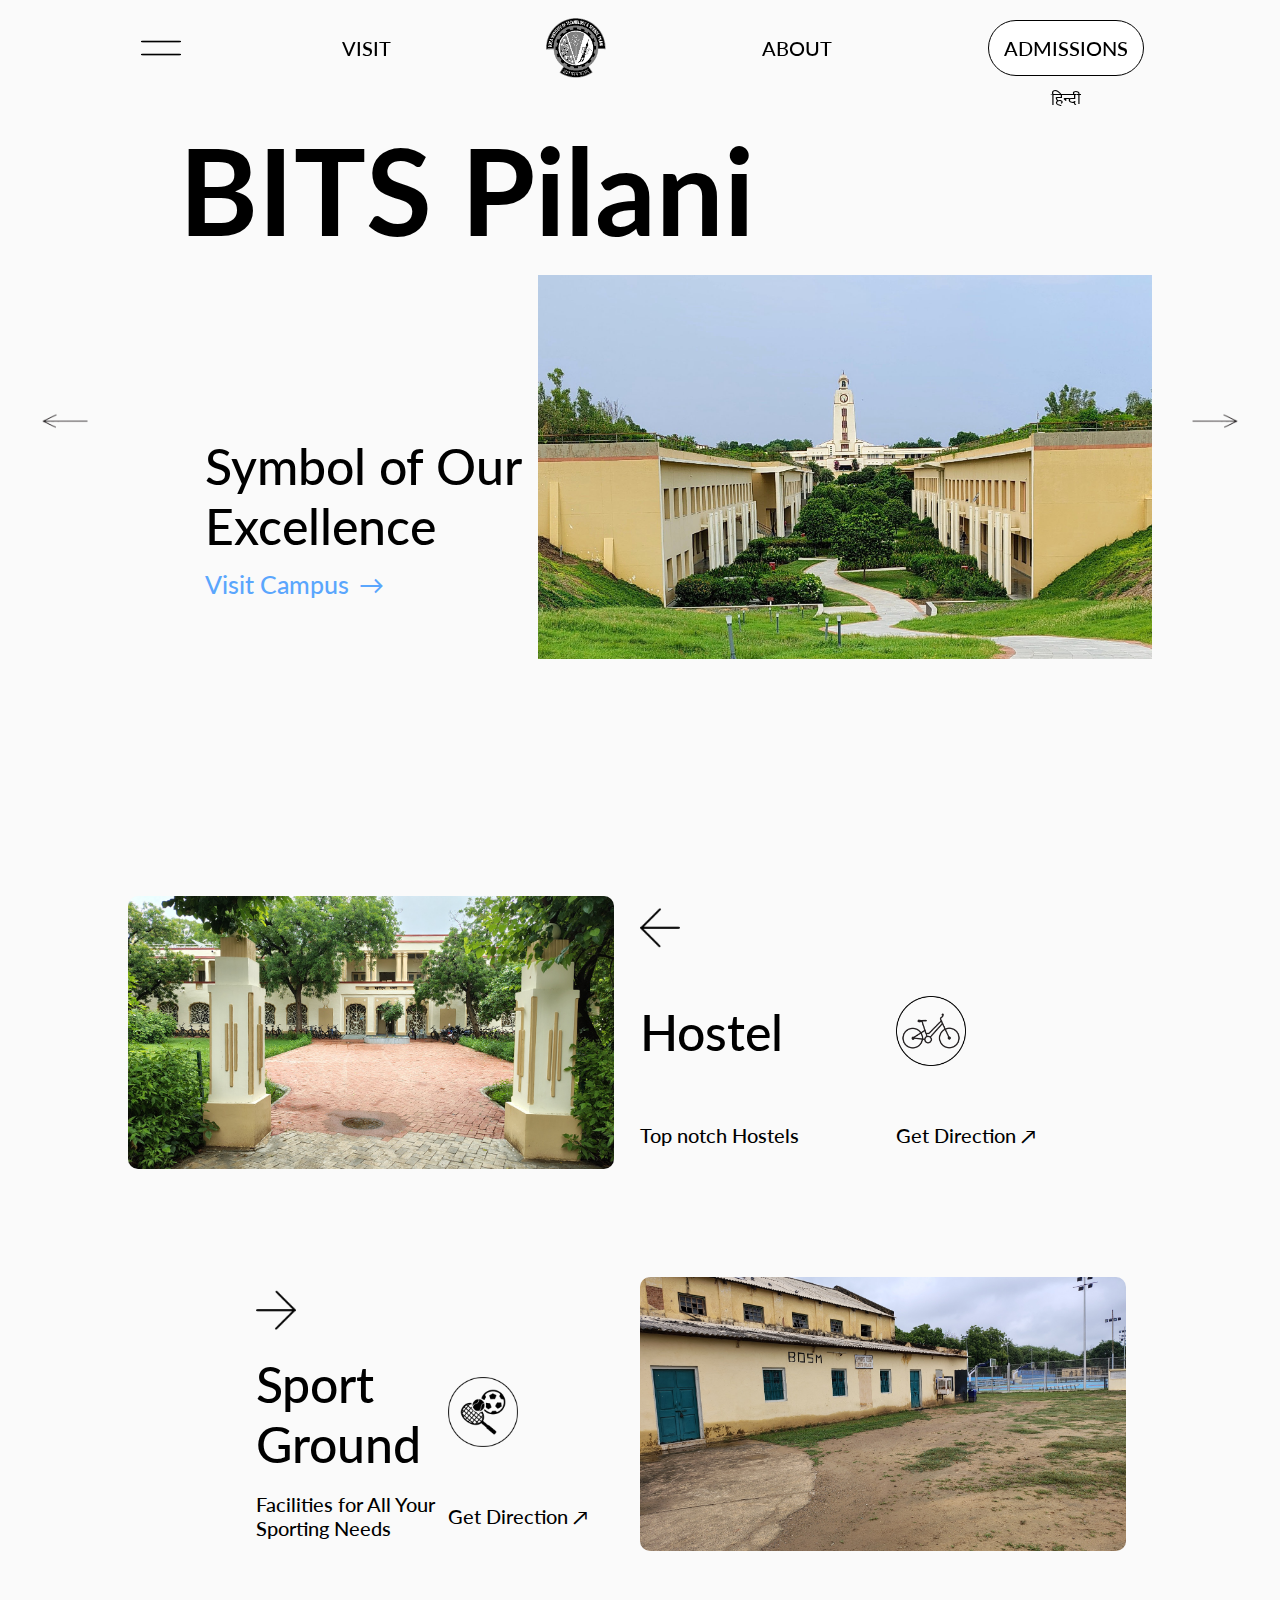
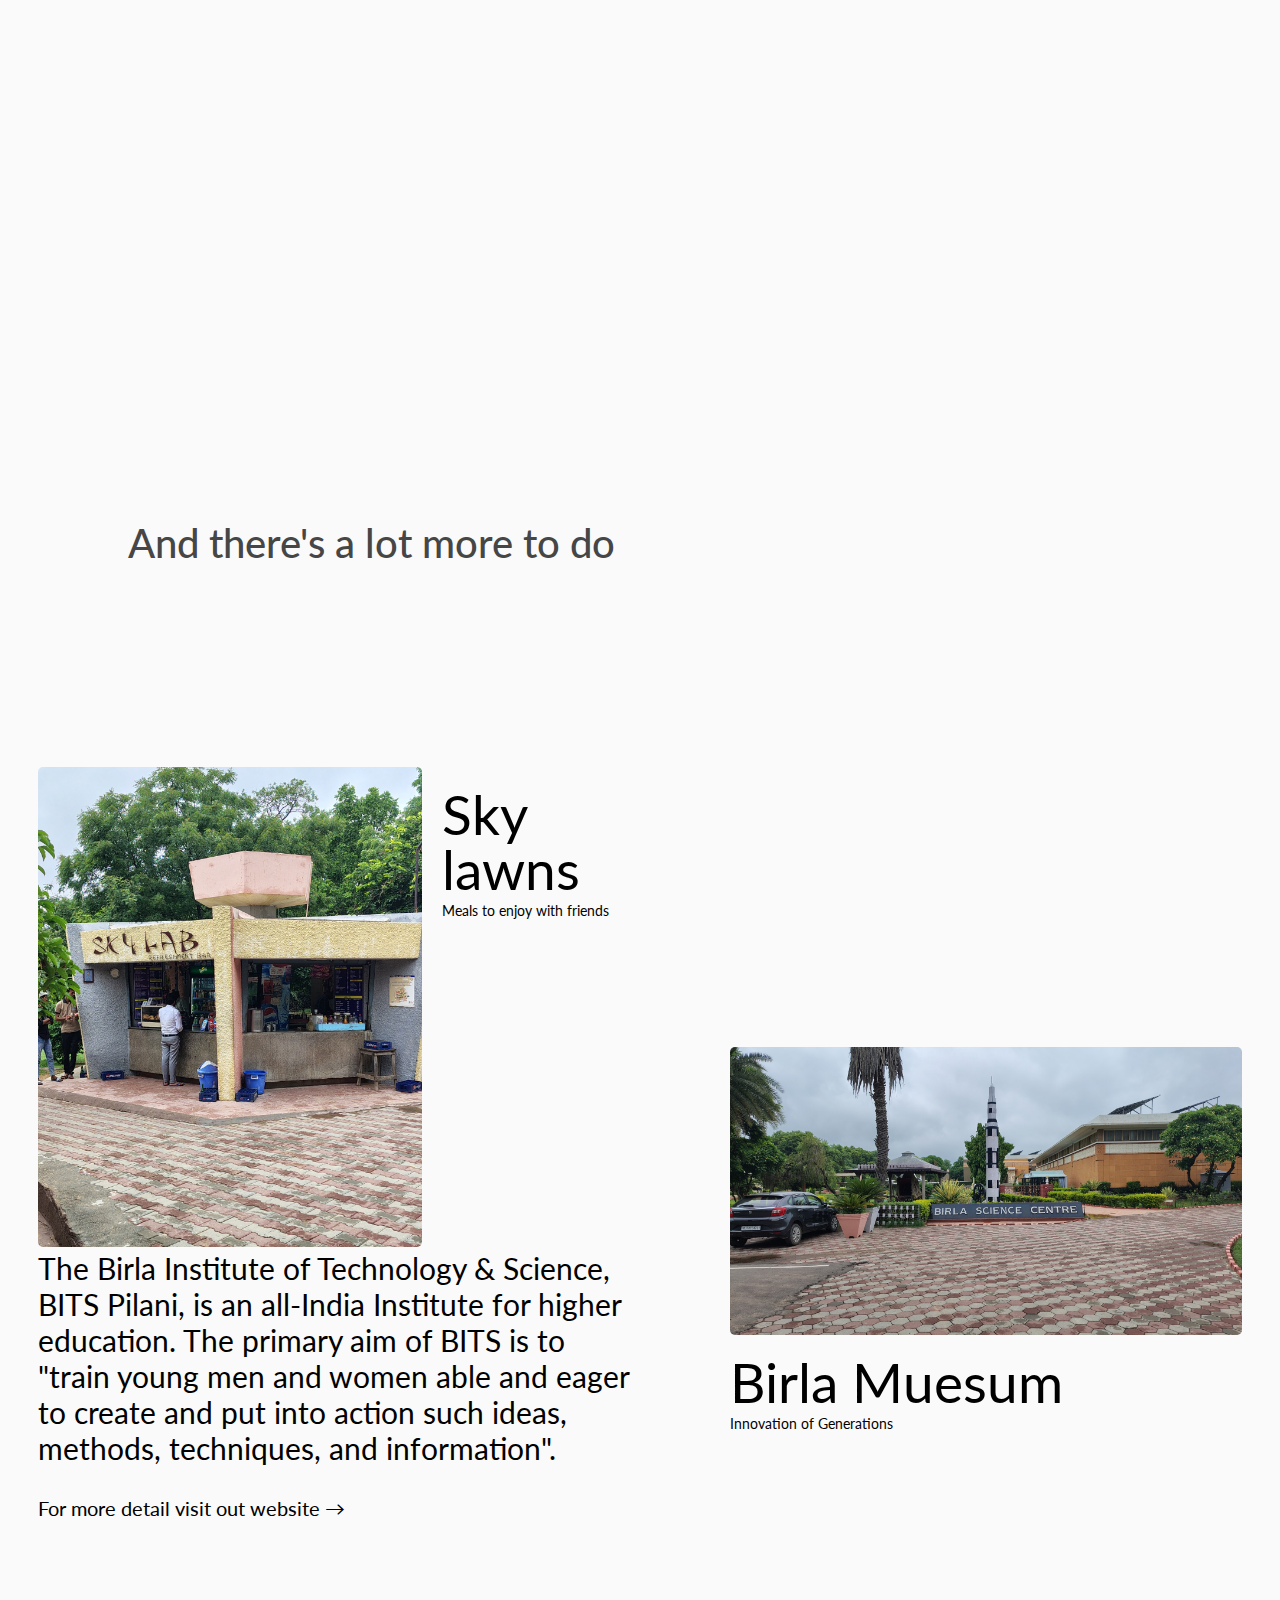
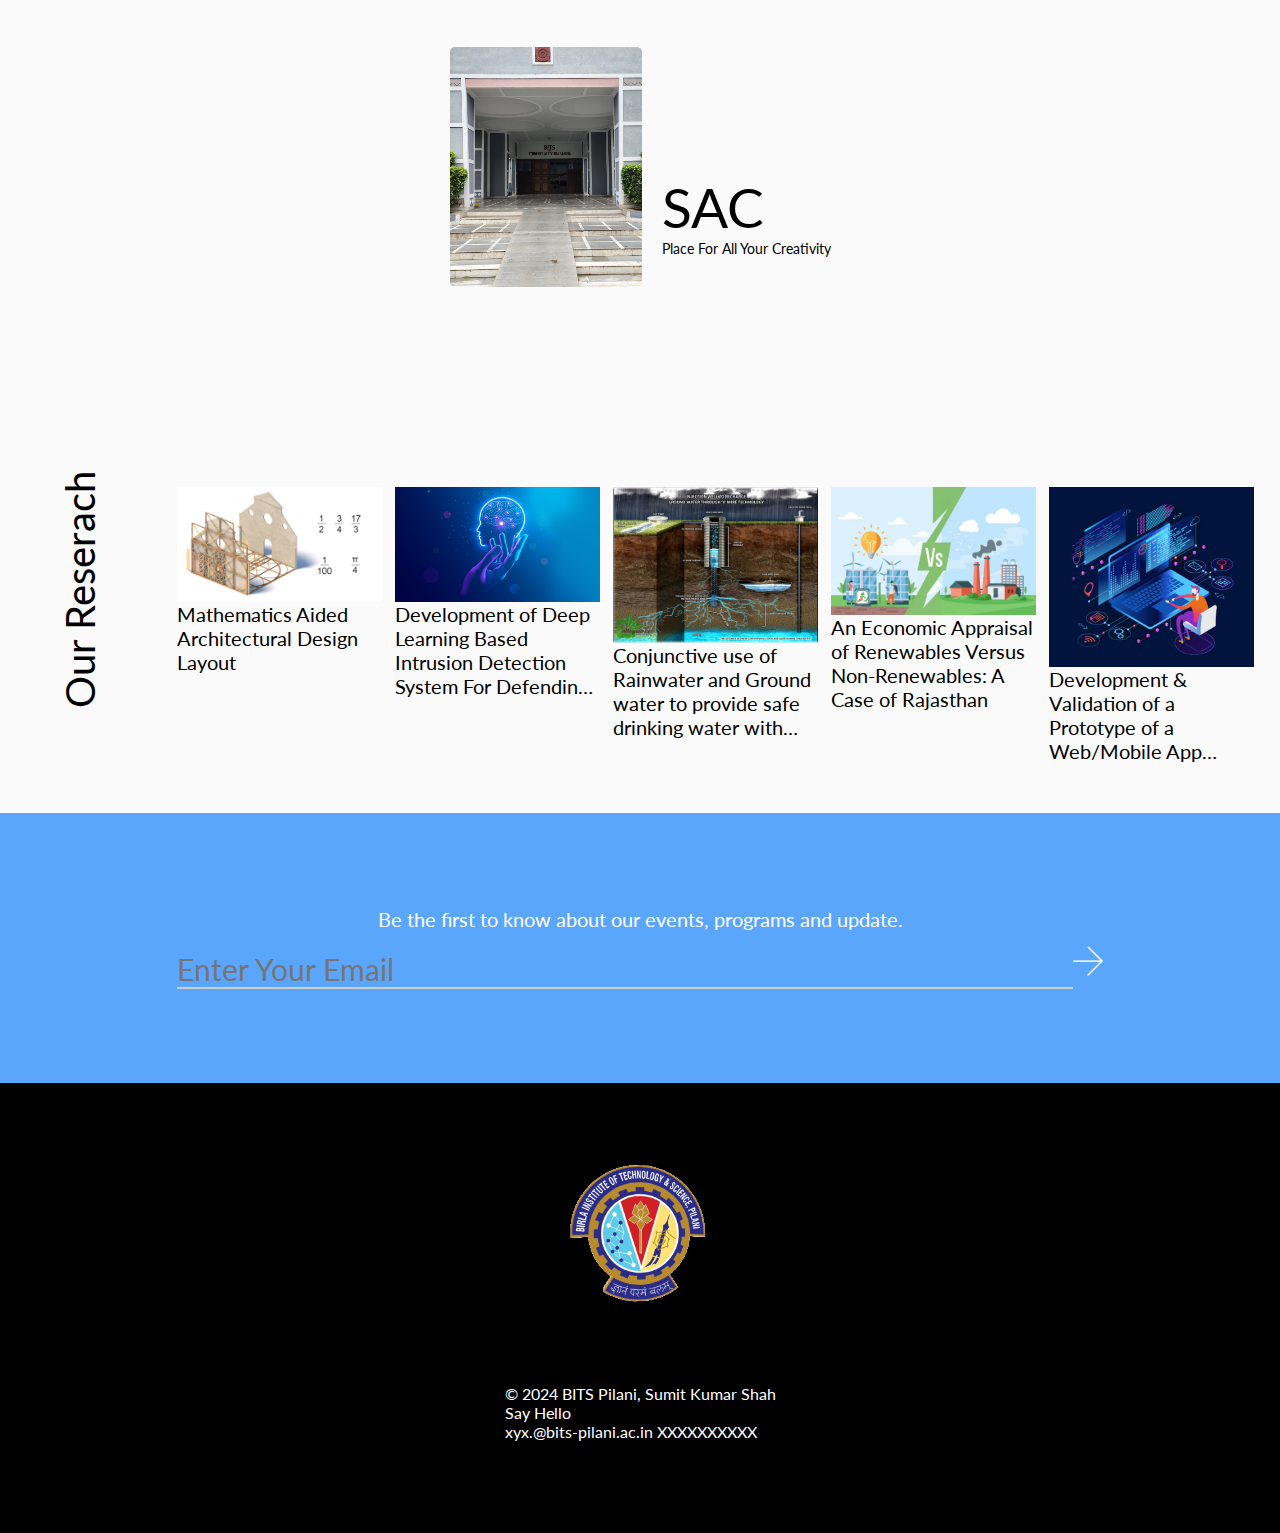
==== index.html @ 5a80988c "Your descriptive commit message" ====
<!DOCTYPE html>
<html>
    <head>
        <meta charset="UTF-8">
        <meta name="viewport" content="width=device-width, initial-scale=1.0">
        <link href="static/favicon.ico" rel="icon">
        <link rel="preconnect" href="https://fonts.googleapis.com">
        <link rel="preconnect" href="https://fonts.gstatic.com" crossorigin>
        <link href="https://fonts.googleapis.com/css2?family=Lato:ital,wght@0,100;0,300;0,400;0,700;0,900;1,100;1,300;1,400;1,700;1,900&display=swap" rel="stylesheet">
        <link href="static/style.css" rel="stylesheet">
        <title>Tour BITS Pilani</title>
        <script defer>

            
            
            var titles=[
                "Mathematics Aided Architectural Design Layout",
                "Development of Deep Learning Based Intrusion Detection System For Defending Android Based HTML Web Applications",
                "Conjunctive use of Rainwater and Ground water to provide safe drinking water with intervention of advanced technology",
                "An Economic Appraisal of Renewables Versus Non-Renewables: A Case of Rajasthan",
                "Development & Validation of a Prototype of a Web/Mobile App Based Positive Psychological Intervention for Adolescents"
            ]
            var links = [
                "https://www.bits-pilani.ac.in/research_projects/mathematics-aided-architectural-design-layouts/",
                "https://www.bits-pilani.ac.in/research_projects/development-of-deep-learning-based-intrusion-detection-system-for-defending-android-based-html-web-applications-against-cross-site-scripting-xss-attack/",
                "https://www.bits-pilani.ac.in/research_projects/conjunctive-use-of-rainwater-and-ground-water-to-provide-safe-drinking-water-with-intervention-of-advanced-technology/",
                "https://www.bits-pilani.ac.in/research_projects/an-economic-appraisal-of-renewables-versus-non-renewables-a-case-of-rajasthan/",
                "https://www.bits-pilani.ac.in/research_projects/development-validation-of-a-prototype-of-a-web-mobile-app-based-positive-psychological-intervention-for-adolescents/"
            ];
            var imgs =[
                "static/1.jpg",
                "static/2.jpg",
                "static/3.png",
                "static/4.jpg",
                "static/5.jpg"
            ]
            var inputdata = "";
            function research()
            {
                for(let i = 0; i < 5; i++)
                {
                    inputdata += "<div class='researchelement'><a href='"+links[i]+"' class='researchelementlink'><img class='researchimg' src='"+imgs[i]+"'><div  class='researchtitle'>"+titles[i]+"</div></a></div>"
                    console.log(inputdata);
                };
                document.getElementById("researchlist").innerHTML=inputdata;
            }
            
            


            function slideup(){
                slide(0);
            }

            function slidedown()
            {
                slide(1);
            }

            var pos = 1;
            var prepos =pos;
            var no = 1;
            function slide(number)
            {
                if (no > 1)
                {
                    document.getElementById('screen1').style.opacity = 0;
                }
                var s = document.getElementById('screen' + pos);
                var imageout = document.getElementById('homeimage' + pos);
                var text1out = document.getElementById('p1t' + pos);
                var text2out = document.getElementById('p2t' + pos);
                var linkout = document.getElementById('link' + pos);
                
                imageout.classList.remove('animateimgin');
                imageout.classList.remove('animateimgout');
                void imageout.offsetWidth;

                imageout.classList.add('animateimgout');
                text1out.classList.add('animatetextout');
                text2out.classList.add('animatetextout');
                linkout.classList.add('animatetextout');

                prepos = pos;

                if(number == 0)
                {
                    if(pos + 1 > 3 )
                    {
                        pos = 1;
                    }
                    else
                    {
                        pos = pos+1;
                    } 
                }
                else
                {
                    if(pos - 1 < 1 )
                    {
                        pos = 3;
                    }
                    else
                    {
                        pos = pos-1;
                    } 
                }

                

                
                var s = document.getElementById('screen' + pos);
                var imageout = document.getElementById('homeimage' + pos);
                var text1out = document.getElementById('p1t' + pos);
                var text2out = document.getElementById('p2t' + pos);
                var linkout = document.getElementById('link' + pos);
                
                imageout.classList.remove('animateimgin');
                imageout.classList.remove('animateimgout');
                s.classList.remove('animatefadein');
                text1out.classList.remove('animatetextin');
                text2out.classList.remove('animatetextin');
                linkout.classList.remove('animatetextin');
                void imageout.offsetWidth;
                void s.offsetWidth;
                void text1out.offsetWidth;
                void text2out.offsetWidth;
                void linkout.offsetWidth;

                s.style.zIndex = 100+no;
        
                s.classList.add('animatefadein');
                imageout.classList.add('animateimgin');
                text1out.classList.add('animatetextin');
                text2out.classList.add('animatetextin');
                linkout.classList.add('animatetextin');

                no++;

                

            }

            function inanimation()
            {
                const ele = document.querySelector('.menuopen');
                ele.classList.add('animatefadeind0');
            }

            function outanimation()
            {
                const ele = document.querySelector('.menuopen');
                ele.classList.remove('animatefadeind0');
            }

            var toggle = false

            function menuon(){
                const b1 = document.getElementById('bar1');
                const b2 = document.getElementById('bar2');
                const but = document.getElementById('but');
                const mainmenu = document.querySelector('.needed');
                const mainbar = document.querySelector('.menubar');
                const fullbody = document.querySelector('body');
                const nav = document.querySelector('.nav');
                const obs = document.querySelectorAll('.navitem1');

                if (toggle)
                {
                    b1.classList.remove('rotate1');
                    b2.classList.remove('rotate2');
                    but.classList.remove('menuonbutton');
                    mainmenu.style.display= 'none';
                    mainbar.style.position='static';
                    fullbody.style.overflow = 'auto';
                    obs.forEach((ob)=>ob.style.opacity = 1);
                    nav.style.backgroundColor = 'rgba(250, 250, 250. 0.8)';
                    toggle=false;
                    setTimeout(outanimation(), 50);
                }
                else{
                    b1.classList.add('rotate1');
                    b2.classList.add('rotate2');
                    but.classList.add('menuonbutton');
                    mainmenu.style.display= 'block';
                    mainbar.style.position='fixed';
                    fullbody.style.overflow = 'Hidden';
                    obs.forEach((ob)=>ob.style.opacity= 0);
                    nav.style.backgroundColor = 'black';
                    toggle=true;
                    setTimeout(inanimation(), 50);
                }
            }

            var lastScroll = window.pageYOffset;
            
            window.addEventListener("scroll", () => {
                const body = document.body;
                const currentScroll = window.pageYOffset;
                if (currentScroll <= 0) {
                    body.classList.remove("scroll-up");
                    return;
                }

                if (currentScroll > lastScroll && !body.classList.contains("scroll-down")) {
                    body.classList.remove("scroll-up");
                    body.classList.add("scroll-down");
                } else if (
                    currentScroll < lastScroll &&
                    body.classList.contains("scroll-down")
                ) {
                    body.classList.remove("scroll-down");
                    body.classList.add("scroll-up");
                }
                lastScroll = currentScroll;
            });

        </script>
    </head>
    <body onload="research()">
        <div class="nav" id="navbar">
            <ul class="navlist" id ="navlist">
                <li class="navitem" id="menu">
                    <div class="menubar" onclick="menuon()">
                        <img src="static/menubar.png" alt="---" class="bars" id = "bar1">
                        <img src="static/menubar.png" alt="---" class="bars" id = "bar2">
                    </div>
                </li>
                <li class="navitem1" id="visit"><a href=""><div class="navlink">VISIT</div></a></li>
                <li class="navitem1" id="logo">
                    <div class="navlogo">
                        <img src="static/LogoBW.png" alt="BITS" class="logo" id="logob">
                        <img src="static/Logo.png" alt="BITS" class="logo" id="logoc">
                    </div>
                </li>
                <li class="navitem1" id="about"><a href="https://www.bits-pilani.ac.in/about/bits-foundation/"><div class="navlink">ABOUT</div></a></li>
                <li class="navitem" id="donate">
                    <div class="navlink"><button class="button" id="but">ADMISSIONS</button></div>
                    <div class="lang"><a href="hindi.html">हिन्दी</a></div>
                </li>
            </ul>
        </div>
        <div class="needed">
            <div class="menuopen">
                <div class="firstcol">
                    <div class="firstcolelements"><a href="index.html" class="fcelinks">HOME</a></div>
                    <div class="firstcolelements"><a href="https://www.bitsadmission.com/" class="fcelinks">ADMISSIONS</a></div>
                    <div class="firstcolelements"><a href="https://www.bits-pilani.ac.in/" class="fcelinks">OFFICAIL PAGE</a></div>
                    <div class="firstcolelements"><a href="https://www.bits-pilani.ac.in/research/overview/" class="fcelinks">OUR RESEARCH</a></div>
                    <div class="firstcolelements"><a href="https://www.bits-pilani.ac.in/about/bits-foundation/" class="fcelinks">ABOUT</a></div>
                    <div class="firstcolelements"><a href="https://www.bits-pilani.ac.in/contact-us/" class="fcelinks">CONTACT US</a></div>
                </div>
                <div class="secondcol">
                    <div class="secondcoltitle">VISIT</div>
                    <div class="secondcolelements"><a href="visit.html" class="scelinks">LOCATION</a></div>
                    <div class="secondcolelements"><a href="" class="scelinks">MAP</a></div>
                    <div class="secondcolelements"><a href="" class="scelinks">EVENT</a></div>
                    <div class="secondcolelements"><a href="" class="scelinks">FAQ</a></div>
                </div>
                <div class="thirdcol">
                    <div class="thirdcoltitle">ABOUT</div>
                    <div class="thirdcolelements"><a href="https://www.bits-pilani.ac.in/about/bits-foundation/" class="tcelinks">BIIS FOUNDATION</a></div>
                    <div class="thirdcolelements"><a href="https://www.bits-pilani.ac.in/about/bits-legacy/" class="tcelinks">BITS LEGACY</a></div>
                    <div class="thirdcolelements"><a href="https://www.bits-pilani.ac.in/about/leadership/" class="tcelinks">LEADERSHIP</a></div>
                    <div class="thirdcolelements"><a href="https://www.bits-pilani.ac.in/about/accolades/" class="tcelinks">ACCOLADES</a></div>
                </div>
                <div class="forthcol">
                    <div class="fbox1">
                        <div>Admission For 1st Degree</div>
                        <div>Students happens in JULY</div>
                    </div>
                    <div class="fbox2">
                        <div>Our Branches are in</div>
                        <div>Pilani Hydrabad Goa Dubai Mumbai</div>
                    </div>
                    <div class="smcontainer">
                        <div class="followtext">Follow Along</div>
                        <div class="socialmedialinks">
                            <a href="https://www.facebook.com/universitybitspilani/"><img src="static/facebook.png" alt="" class="smlinks" id="fb"></a>
                            <a href="https://www.instagram.com/bitspilaniofficial/?hl=en"><img src="static/instagram.png" alt="" class="smlinks" id="ig"></a>
                            <a href="https://x.com/bitspilaniindia?ref_src=twsrc%5Egoogle%7Ctwcamp%5Eserp%7Ctwgr%5Eauthor"><img src="static/twiiter.png" alt="" class="smlinks" id="x"></a>
                        </div>
                    </div>
                </div>
                <div class="navlogo" id="inmenulogo">
                    <img src="static/LogoBW.png" alt="BITS" class="logo" id="logob">
                    <img src="static/Logo.png" alt="BITS" class="logo" id="logoc">
                </div>
                <div class="under">
                    <div class="contact">Say Hello</div>
                    <div class="contactinfo">
                        xyx.@bits-pilani.ac.in
                        XXXXXXXXXX
                    </div>
                </div>
                <div class="under2">
                    <div class="contact">Say Hello</div>
                    <div class="contactinfo">
                        xyx.@bits-pilani.ac.in
                        XXXXXXXXXX
                    </div>
                </div>
                <div class="copyrighttext" id="inmenucp">&#169 2024 BITS Pilani, Sumit Kumar Shah</div>
    
                
            </div>
        </div>
        <div class="homebody">
            <div class="mainbox">
                <div class="slidearowright">
                    <img src="static/thinlongarrow.png" alt="-------------" class="slidearrowright" onclick="slideup()">
                </div>
                <div class="slidearowleft">
                    <img src="static/thinlongarrowturned.png" alt="-------------" class="slidearrowleft" onclick="slidedown()">
                </div>
                <div class="interbox">
                    <div class="wrapper">
                        <div class="mh"><div class="mainheading">BITS Pilani</div></div>
                        <div class="screens">
                            <div class="homedis" id="screen1">
                                <div class="bodytext" id="text1">
                                    <div class="swipe"><div class="arrowbackward">&#8592;</div>Swipe<div class="arrowforward">&#8594;</div></div>
                                    <div class="text" id="p1t1">Symbol of Our </div>
                                    <div class="text" id="p2t1">Excellence</div>
                                    <div class="homelinks" id="link1"><a href=""><div class="linktext" id="linktext1">Visit Campus <div class="ar">&#8594;</div></div></a></div>
                                </div>
                                <div class="imgdiv" id="img1"><img src="static/main.jpg" alt="BITS" class="homeimages" id="homeimage1"></div>
                            </div>
                            <div class="homedis" id="screen2">
                                <div class="bodytext" id="text2">
                                    <div class="swipe"><div class="arrowbackward">&#8592;</div>Swipe <div class="arrowforward">&#8594;</div></div>
                                    <div class="text" id="p1t2">A Place to Find </div>
                                    <div class="text" id="p2t2">Peace</div>
                                    <div class="homelinks" id="link2"><a href=""><div class="linktext" id="linktext2">Visit Campus <div class="ar">&#8594;</div></div></a></div>
                                </div>
                                <div class="imgdiv" id="img2"><img src="static/sarswatimandir.png" alt="BITS" class="homeimages" id="homeimage2"></div>
                            </div>
                            <div class="homedis" id="screen3">
                                <div class="bodytext" id="text3">
                                    <div class="swipe"><div class="arrowbackward">&#8592;</div>Swipe <div class="arrowforward">&#8594;</div></div>
                                    <div class="text" id="p1t3">Collection of Knowledge</div>
                                    <div class="text" id="p2t3"> and Experience</div>
                                    <div class="homelinks" id="link3"><a href=""><div class="linktext" id="linktext3">Visit Campus <div class="ar"> &#8594;</div></div></a></div>
                                </div>
                                <div class="imgdiv" id="img3"><img src="static/bitslibrary.png" alt="BITS" class="homeimages" id="homeimage3"></div>
                            </div>
                        </div>
                    </div>
                </div>
            </div>
            <div class="spotbox" id="spotbox1">
                <div class="places">
                    <div class="secondtitle"id="show1">
                        <div class="placetitle" id ="t1">Visiting</div>
                        <div class="placetitle" id ="t2">BITS Pilani</div>
                    </div>
                    <div class="spots">
                        <div class="spot" id="spot1">
                            <div class="spottext" id="spottext1">
                                <div class="spotarrow" id="spotarrowdiv1">
                                    <img src="static/arrowsthinner.png" alt="->" class="spotarrow" id="spotarrow1">
                                </div>
                                <div class="spotname" id="spot1name">
                                    Hostel
                                </div>
                                <div class="spotexp" id="spot1exp">
                                    Top notch Hostels
                                </div>
                                <div class="symbol" id="symbol1">
                                    <div  id="cycle"><img src="static/cyclelogo.png" alt="" class="symbolimg"></div>
                                    
                                    <img src="static/bubble1.png" alt=""  id="bubble1" class="symboltext">
                                </div>
                                <div class="spotaddress" id="spot1address">
                                    <a href="" id="spot1address1">Get Direction <div class="linkarrowmove" id="linkarrowmove1">&#8599;</div></a>
                                </div>
                            </div>
                            <div class="spotimage" id="spotimage1">
                                <img src="static/hostel.png" alt="Hostel" class="spotmedia" id ="spotmediapic1">
                                <video autoplay loop src="static/hostelslow.mp4" class ="spotmedia" id ="spotmediavid1"></video>
                            </div>
                        </div>
                        <div class="spot" id="spot2">
                            <div class="spottext" id="spottext2">
                                <div class="spotarrow" id="spotarrowdiv2">
                                    <img src="static/arrowsthinner.png" alt="->" class="spotarrow" id="spotarrow2">
                                </div>
                                <div class="spotname" id="spot2name">
                                    Sport Ground
                                </div>
                                <div class="spotexp" id="spot2exp">
                                    Facilities for All Your Sporting Needs
                                </div>
                                <div class="symbol" id="symbol2">
                                    <div  id="sport"><img src="static/sportlogo.png" alt="" class="symbolimg" id="sport"></div>
                                    <img src="static/bubble2.png" alt=""  id="bubble2" class="symboltext">
                                </div>
                                <div class="spotaddress" id="spot2address">
                                    <a href="" id="spot2address2">Get Direction <div class="linkarrowmove" id="linkarrowmove2">&#8599;</div></a>
                                </div>
                            </div>
                            <div class="spotimage" id="spotimage2">
                                <img src="static/bosm.jpg" alt="BOSM" class="spotmedia" id="spotmediapic2">
                                <video autoplay loop src="static/bosmslow.mp4" class="spotmedia" id="spotmediavid2"></video>
                            </div>
                        </div>
                    </div>
                </div>
            </div>
            <div class="sometext" id="show2">
                <div class="line line1">Campus has both place to enhance</div>
                <div class="line line2">academic excellence and</div>
                <div class="line line3">to foster personal grouth,</div>
                <div class="line line4">everyplace stay with you</div>
            </div>
            <div class="text" id="extending">
                And there's a lot more to do
            </div>
            <div class="places2">
                <div class="addplace" id="addplace1">
                    <div class="addplacetext" id="addplacetext1">
                        <div class="addplacetitle" id = "addplacetitle1">Sky lawns</div>
                        <div class="addplaceexp" id="addplaceexp1">
                            Meals to enjoy with friends
                        </div>
                    </div>
                    <div class="addplaceimage" id="addplaceimage1">
                        <img src="static/skylab.png" alt="" class="extraimg" id="imgmedia1">
                        <video autoplay src="static/skylawnslow.mp4" class="media1" id="vidmedia1"></video>
                    </div>
                </div>
                <div class="addplace" id="addplace2">
                    <div class="addplacetext" id="addplacetext2">
                        <div class="addplacetitle" id = "addplacetitle2">Birla Muesum</div>
                        <div class="addplaceexp" id="addplaceexp2">
                            Innovation of Generations
                        </div>
                    </div>
                    <div class="addplaceimage" id="addplaceimage2">
                        <img src="static/sciencecenter.jpg" alt="" class="extraimg" id="imgmedia2">
                        <video autoplay src="static/sciencecenterslow.mp4" class="media2" id="vidmedia2"></video>
                    </div>
                </div>
                <div class="addplace" id="addplace3">
                    <div class="addplacetext" id="addplacetext3">
                        <div class="addplacetitle" id = "addplacetitle3">SAC</div>
                        <div class="addplaceexp" id="addplaceexp3">
                            Place For All Your Creativity
                        </div>
                    </div>
                    <div class="addplaceimage" id="addplaceimage3">
                        <img src="static/sacgood.png" alt="" class="extraimg" id="imgmedia3">
                        <video autoplay src="static/savslow.mp4" class="media3" id="vidmedia3"></video>
                    </div>
                </div>
                <div class="vision" id="visiontext">
                    The Birla Institute of Technology & Science, BITS Pilani, is an all-India Institute for higher education. The primary aim of BITS is to "train young men and women able and eager to create and put into action such ideas, methods, techniques, and information".
                    <div class="weblink"><a href="https://www.bits-pilani.ac.in/" class="weblinkaddress">For more detail visit out website <div class="weblinkarrow">&#8594;</div></a></div>
                </div>

            </div>
            <div class="ourprojects">
                <div class="researchhead">Our Reserach</div>
                <div class="researchlist" id = "researchlist">
                    
                </div>
            </div>
            <div class="email">
                <div class="emailtext">
                    Be the first to know about our events, programs and update.
                </div>
                <div class="emailplace">
                    <input type="text" placeholder="Enter Your Email" class="emailbox">
                    <div class="emailarrow"><a href=""><img src="static/arrowsthinner.png" id="emailarrow" alt="->"></a></div>
                </div>
            </div>
            <div class="implinks">
                <div class="part1">
                    <div class="rotatinglogo"><img src="static/rotatin.gif" alt=""></div>
                    <div class="rotaterkbhai">
                        <div class="copyrighttext">&#169 2024 BITS Pilani, Sumit Kumar Shah</div>
                        <div class="contact">Say Hello</div>
                        <div class="contactinfo">
                            xyx.@bits-pilani.ac.in
                            XXXXXXXXXX
                        </div>
                    </div>
                </div>
                <div class="part2">
                    <div class="links" id="link1">
                        <a href="https://www.bits-pilani.ac.in/" class ="finallinks" id="finallin1k">Official Website</a>
                    </div>
                    <div class="links" id="link2">
                        <a href="https://www.bits-pilani.ac.in/admissions/" class ="finallinks" id="finallink2">Admission</a>
                    </div>
                    <div class="links" id="link3">
                        <a href="https://erp.bits-pilani.ac.in/" class ="finallinks" id="finallink3">ERP</a>
                    </div>
                    <div class="links" id="link4">
                        <a href="https://web.bits-pilani.ac.in/PhDThesisStatus/Faculty/FacultyLogin.aspx" class ="finallinks" id="finallink4">Phd Thesis Upadate</a>
                    </div>
                    <div class="smcontainer">
                        <div class="followtext">Follow Along</div>
                        <div class="socialmedialinks">
                            <a href="https://www.facebook.com/universitybitspilani/"><img src="static/facebook.png" alt="" class="smlinks" id="fb"></a>
                            <a href="https://www.instagram.com/bitspilaniofficial/?hl=en"><img src="static/instagram.png" alt="" class="smlinks" id="ig"></a>
                            <a href="https://x.com/bitspilaniindia?ref_src=twsrc%5Egoogle%7Ctwcamp%5Eserp%7Ctwgr%5Eauthor"><img src="static/twiiter.png" alt="" class="smlinks" id="x"></a>
                        </div>
                    </div>
                    <div class="trans">Traslation
                        <div>
                            <a href="hindi.html" class="langfinal">हिन्दी</a>
                        </div>
                    </div>
                </div>
                </div>
        </div>
        <script defer>
            const observer1 = new IntersectionObserver((entries) => {
                entries.forEach((entry) => {
                    if(entry.isIntersecting)
                    {
                        entry.target.classList.add('animateshow1');
                    }


                });
            },{
                threshold : 0.5,
            });

            const s1 = document.getElementById('show1');
            observer1.observe(s1);

            const observer2 = new IntersectionObserver((entries) => {
                entries.forEach((entry) => {
                    if(entry.isIntersecting)
                    {
                        entry.target.classList.add('show2');
                    }


                });
            },{
                threshold : 0.5,
            });

            const s2 = document.querySelectorAll('.line');
            s2.forEach((el)=>observer2.observe(el));
        </script>
    </body>
</html>
---- static/style.css ----
*{
    padding: 0px;
    margin: 0px;
}

body{
    animation: fadein 1s forwards;
    width: 100%;
    background-color: rgb(250, 250, 250);
}



@keyframes fadein {
    from{
        opacity: 0;
    }
    To{
        opacity:1;
    }
}

@keyframes fadeout {
    from{
        opacity: 1;
    }
    To{
        opacity:0;
    }
}

@keyframes moveup {
    0%{
        translate : 0px 20px;
    }
    20%{
        translate : 0px 20px;
    }

    100%{
        translate : 0px 0px;
    }
}

@keyframes moveup2 {
    0%{
        translate : 0px 20px;
        opacity: 0;
    }
    40%{
        translate : 0px 20px;
        opacity: 0.4;
    }
    100%{
        translate : 0px 0px;
        opacity: 1;
    }
}

@keyframes movedown2 {
    0%{
        translate : 0px 0px;
        opacity: 1;
    }

    100%{
        translate : 0px 20px;
        opacity: 0;
    }
}

@keyframes turnup {
    0%{
        translate: -50px 50px;
        transform-origin: 0% 0%;
        transform: rotate(10deg);
        opacity: 0;
    }

    100%{
        translate: 0px 0px;
        transform-origin: 0% 0%;
        transform: rotate(0deg);
        opacity: 1;
    }
}

@keyframes turndown {
    0%{
        transform-origin: 100% 100%;
        transform: rotate(0deg);
        translate : 0px 0px;
        opacity: 1;
    }
    100%{
        translate : -50px 50px;
        transform-origin: 100% 100%;
        transform: rotate(-10deg);
        opacity: 0;
    }

}

@keyframes show1{
    0%{
        opacity: 0;
        translate: -20px 0px;
    }
    100%{
        opacity: 1;
        translate: 0px 0px;
    }
}

@keyframes show2{
    0%{
        opacity: 0;
        translate: 0px 10px;
    }
    100%{
        opacity: 1;
        translate: 0px 0px;
    }
    
}

@keyframes parallex {
    To{
        transform: translateY(1200px);
    }
}


.animateshow1{
    animation: show1 1.5s forwards;
}

.animateshow2{
    animation: show2 2s forwards;
}

.animateimgout{
    animation: turndown 1s forwards;
}

.animatefadein{
    animation: fadein 1s forwards;
    animation-delay:1s;
}

.animatefadeind0{
    animation: fadein 1s forwards;
}

.animatefadeout{
    animation: fadeout 1s forwards;
    animation-delay:1s;
}

.animateimgin {
    animation: turnup 1s forwards;
    animation-delay: 1s;
}


.animatetextin{
    animation: moveup2 1s forwards;
    animation-delay: 1s;
}

.animatetextout{
    animation: movedown2 1s forwards;
}



a{
    text-decoration: none;
    color: black;
}

.nav{
    
    position: fixed;
    width: 100%;
    height: 100px;
    background-color: rgba(250, 250, 250, 0.8);
    z-index: 99999;
    padding-top: 2vh;
    transition: 0.25s;
}

.scroll-down {
	.nav {
		transform: translate3d(0, -100%, 0);
	}
}

.scroll-up {
	.nav {

	}
}


.navlist{
    font-family: "Lato", sans-serif;
    font-weight: 500;
    font-style: normal;
    font-size: 20px;
    display: flex;
    list-style: none;
    justify-content: space-evenly;
    align-items: center;
    gap: 20px;
}

.logo{
    width: 60px;
    height: 60px;
}

.navlogo{
    display: grid;
    grid-row: 100px;
    grid-column: 100px;
    justify-content: center;
    align-content: center;
}

#logob{
    grid-row: 1/2;
    grid-column: 1/2;
}

.rotate1{
    translate: 0px 6px;
    rotate: 45deg;
    z-index: 99999;
    filter: invert(100%) sepia(0%) saturate(7500%) hue-rotate(239deg) brightness(103%) contrast(101%);

}

.rotate2{

    translate: 0px -6px;
    rotate: -45deg;
    z-index: 99999;
    filter: invert(100%) sepia(0%) saturate(7500%) hue-rotate(239deg) brightness(103%) contrast(101%);

}

#logoc{
    grid-row: 1/2;
    grid-column: 1/2;
    opacity: 0;
    transition: opacity 0.15s;
}

#logoc:hover{
    opacity: 1;
}

.menubar{
    z-index: 99999;
    display: flex;
    flex-direction: column;  
    transition: 0.1s;  
}



.bars{
    width: 40px;
    height: 3px;
    margin: 5px;
    transition: all 0.2s;

}

.menubar:hover .bars{
    filter: invert(55%) sepia(96%) saturate(1552%) hue-rotate(191deg) brightness(102%) contrast(108%);
}

.navlink{
    transition: color 0.2s;
}

.navlink:hover
{
    color: rgb(90, 166, 253);
}

.button{
   
    background-color: white;
    font-size: 20px;
    font-family: "Lato", sans-serif;
    font-weight: 500;
    font-style: normal;
    border: 1px solid;
    border-radius: 30px;
    padding: 15px;
    transition: all 0.2s;
}

.button:hover{
    color: white;
    background-color: rgb(90, 166, 253);
    border-color: rgb(90, 166, 253);;
}

.menuonbutton{
    color: white;
    background-color: rgb(90, 166, 253);
    border-color: rgb(90, 166, 253);;
}

#donate{
    display: grid;
    align-items: center;
    justify-items: center;
}

.lang{
    position: absolute;
    translate: 0px 50px;
    font-size: 17px;
    transition: filter 0.2s;
}

.lang:hover{
    filter: invert(55%) sepia(96%) saturate(1552%) hue-rotate(191deg) brightness(102%) contrast(108%);
}



/* -----homebody----- */


.homebody{
    padding-top: calc(100px + 2vh);
}

.mainbox{
    display: grid;
    grid-template-columns: 1fr 80vw 1fr;
    aspect-ratio: 21/10;


}

.slidearowleft{
    grid-column: 1 / 2;
    align-self: center;
    justify-self: center;
    
}

.slidearrowleft{
    width: 5vw;
    transition: translate 0.25s;
    animation: fadedin 1s;
    animation-delay: 0.2s;
}

.slidearowright{

    grid-column: 3 / 4;
    grid-row: 1/2;
    justify-self: center;
    align-self: center;
}

.slidearrowright{
    width: 5vw;
    transition: translate 0.25s;
}

.slidearrowleft:hover{
    translate: -0.5vw;
}

.slidearrowright:hover{
    translate: 0.5vw;
}

.interbox{
    grid-column: 2 /3;
    /* border: 5px solid black; */
}


.mainheading{
    animation: moveup 0.5s;
    animation-delay: 0.1s;
    margin-left: 4vw;
    font-size: 120px;
    font-family: "Lato", sans-serif;
    font-weight: 700;
    font-style: Bold;
    z-index:-999;
    animation: parallex linear;
    animation-timeline: scroll();
}

.mh{
    animation: moveup 1s;
}


.imgdiv
{
    animation: turnup 1s;

}
.homeimages{
    margin-right: 5vw;
    margin-top:1vw;
    width:48vw;
} 


.bodytext{
    font-size: 50px;
    font-family: "Lato", sans-serif;
    font-weight: 500;
    font-style: normal;
}

.homedis{
    display: flex;
    justify-content: space-between;
}

.bodytext{
    margin-left: 6vw;
    align-self: flex-end;
    margin-bottom: 5vw;
    animation: moveup2 1s;
}

.screens
{
    display: grid;
}

#screen1, #screen2, #screen3{
    grid-column: 1/2;
    grid-row:1/2;
}

#screen1{
    opacity:1;
}
#screen2{
    opacity: 0;
}
#screen3{
    opacity:0;
}

#link1{
    margin-top: 1vw;
}

.linktext{
    display: flex;
    gap: 10px;
    font-size:25px;
    color: rgb(90, 166, 253);
    transition: color 0.2s;
}

#screen1{
    z-index: 100;
}

.linktext:hover{
    color: black;
}

.ar{
    transition: translate 0.25s;
}

.linktext:hover .ar{
    translate: 10px 0px;
}


/* -------- spots -------- */

#show1{
    opacity: 0;
}

.spotbox{
    width: 80vw;
    margin: auto;
    
}

.places{
    display: flex;
    flex-direction: column;
}

.secondtitle{
    width:fit-content;
    align-self: flex-end;
}

#t1{
    translate: -5vw 0vw;
}

.placetitle{
    font-size: 70px;
    font-family: "Lato", sans-serif;
    font-weight: 700;
    font-style: Bold;
}

#spot1{
    margin-bottom: 12vh;
    width: 100%;
    display: grid;
    grid-template-columns: 5fr 5fr;
}

#spotimage1{
    grid-column: 1 / 2;
    grid-row: 1/2;
    display: grid;
}

#spottext1{

    grid-column: 2 / 3;
    grid-row: 1/2;

    display: grid;
    grid-template-columns: 1fr 1fr;
    grid-template-rows: 1fr 2fr 1fr;
    align-items: center;
}

#spotarrowdiv1{
    grid-column: 1/2;
    grid-row: 1/2;
}

#spot1name{
    grid-column: 1/2;
    grid-row: 2/3;
    font-size: 50px;
}

#spot1exp{
    grid-row: 3/4;
    grid-column: 1/2;
    font-size: 20px;
}

#spot1address{
    grid-row: 3/4;
    grid-column: 2/3;
    font-size: 20px;
}

#spot1address:hover #spot1address1{
    color: rgb(90, 166, 253);
}

#linkarrowmove1{
    transition: translate 0.25s;
}

#spot1address:hover #linkarrowmove1{
    translate: 3px -3px;
}

#spot1address1{
    display: flex;
    gap: 5px;
}

#spotmediapic1{
    z-index: 10;
    grid-row: 1/2;
    grid-column: 1/2;
    transition: opacity 0.5s;
}
#spotmediavid1{
    grid-column: 1/2;
    grid-row: 1/2;
}

.spotmedia{
  width: 38vw;
  border-radius: 10px;
}

#spotarrow1{
    rotate: 180deg;
    width:40px;
}

/* ---- */

#spot2{
    width: 100%;
    margin-bottom: 12vh;
    display: grid;
    grid-template-columns: 5fr 5fr;
}


#spotimage2{
    grid-column: 2 / 3;
    grid-row: 1/2;
    display: grid;
}

#spottext2{

    grid-column: 1 / 2;
    grid-row: 1/2;

    display: grid;
    grid-template-columns: 1fr 1fr;
    grid-template-rows: 1fr 2fr 1fr;
    align-items: center;
    padding-left: 10vw;
}

#spotarrowdiv2{
    grid-column: 1/2;
    grid-row: 1/2;
}

#spot2name{
    grid-column: 1/2;
    grid-row: 2/3;
    font-size: 50px;
}

#spot2exp{
    grid-row: 3/4;
    grid-column: 1/2;
    font-size: 20px;
}

#spot2address{
    grid-row: 3/4;
    grid-column: 2/3;
    font-size: 20px;
}

#spot2address:hover #spot2address2{
    color: rgb(90, 166, 253);
}

#linkarrowmove2{
    transition: translate 0.25s;
}

#spot2address:hover #linkarrowmove2{
    translate: 3px -3px;
}

#spot2address2{
    display: flex;
    gap: 5px;
}

#spotmediapic2{
    z-index: 10;
    grid-row: 1/2;
    grid-column: 1/2;
    transition: opacity 0.5s;
}
#spotmediavid2{
    grid-column: 1/2;
    grid-row: 1/2;
}

#spotarrow2{
    width:40px;
}

.spottext{
    font-family: "Lato", sans-serif;
    font-weight: 500;
}

.symbol{
    width:fit-content;
    grid-column: 2/3;
    grid-row: 2/3;
    display: flex;
    justify-items: right;
}

.symbolimg{
    width: 70px;
}

.symboltext{
    width: 500px;
    position: absolute;
    translate: 20px -175px;
    z-index: 999;
    display: none;
}


#cycle{
    transition: filter 0.2s;
}

#sport{
    transition: filter 0.2s;
}
#symbol1:hover #cycle{
    filter: invert(55%) sepia(96%) saturate(1552%) hue-rotate(191deg) brightness(102%) contrast(108%);
}

#symbol1:hover #bubble1{
    display: block;
}


#symbol2:hover #sport{
    filter: invert(55%) sepia(96%) saturate(1552%) hue-rotate(191deg) brightness(102%) contrast(108%);
}

#symbol2:hover #bubble2{
    display: block;
}

#spot1:hover #spotmediapic1{
    opacity: 0;

}

#spotarrow1{
    transition: translate 0.25s;
}

#spotarrow2{
    transition: translate 0.25s;
}

#spot1:hover #spotarrow1{
    filter: invert(55%) sepia(96%) saturate(1552%) hue-rotate(191deg) brightness(102%) contrast(108%);
    translate: -10px 0px;
}

#spot2:hover #spotmediapic2{
    opacity: 0;

}

#spot2:hover #spotarrow2{
    filter: invert(55%) sepia(96%) saturate(1552%) hue-rotate(191deg) brightness(102%) contrast(108%);
    translate: 10px 0px;
}

/* ------more spot------- */

.sometext{
    font-size: 70px;
    font-family: "Lato", sans-serif;
    font-weight: 700;
    font-style: Bold;
    width: 80vw;
    margin: auto;
}


.line{
    translate:0px 10px;
    opacity: 0;
    transition: all 1s;
}


.line:nth-child(2){
    transition-delay: 100ms;
}

.line:nth-child(3){
    transition-delay: 200ms;
}
.line:nth-child(4){
    transition-delay: 300ms;
}

.show2{
    translate: 0px 0px;
    opacity: 1;
}



.line4{
    color: rgb(90, 166, 253);
}

#extending{
    width: 80vw;
    margin: auto;
    font-size: 40px;
    font-family: "Lato", sans-serif;
    font-weight: 500;
    margin-top: 40px;
    color: rgb(70, 70, 70);
}

.places2{
    width:94vw;
    margin: auto;
    display: grid;
    grid-template-columns: 1fr 1fr;
    grid-template-rows:5fr 2fr;
    padding-top: 200px;
    
}


.addplaceimage
{
    display: grid;
    
}

#vidmedia1, #imgmedia1
{
    width: 30vw;
    grid-row: 1/2;
    grid-column: 1/2;
    border-radius: 5px;
}

#vidmedia2, #imgmedia2
{
    width: 40vw;
    grid-row: 1/2;
    grid-column: 1/2;
    border-radius: 5px;
}

#vidmedia3, #imgmedia3
{
    width: 15vw;
    grid-row: 1/2;
    grid-column: 1/2;
    border-radius: 5px;
}

#imgmedia1, #imgmedia2, #imgmedia3{
    z-index: 30;
}

#addplace1{
    grid-column: 1/2;
    grid-row: 1/2;
    display: flex;
    flex-direction: row-reverse;
    justify-content: flex-end;
}
.addplacetext{
    font-family: "Lato", sans-serif;
    font-weight: 400;
}
.addplacetitle{
    font-size: 55px;
    line-height: 55px;
    margin-bottom: 5px;
}
.addplaceexp{
    font-size: 14px;
}

.extraimg{
    transition: opacity 0.25s;
}

.extraimg:hover{
    opacity: 0;
}

#addplacetext1{
    margin-top: 20px;
    margin-left: 20px;
}

#addplace2{
    grid-column: 2/3;
    grid-row: 1/2;
    display: flex;
    flex-direction: column-reverse;
    justify-content: baseline;
    align-items: flex-end;
    padding-bottom: 15vh;
}

#addplacetext2{
    width: 40vw;
    
}
#addplaceimage2{
    width: fit-content;
    margin-bottom: 20px;
}

.vision{
    grid-column: 1/2;
    grid-row: 1/2;
    align-self: end;
    font-size:30px;
    font-family: "Lato", sans-serif;
    font-weight: 400;
    justify-self: center;
    margin-left: 7.5vw;
}



.weblink{
    margin-top: 30px;
    font-size: 20px;
}

.weblinkaddress{
    display: flex;
    transition: color 0.25s;
    gap: 5px;
}

.weblinkaddress:hover{
    color:rgb(90, 166, 253);
}

.weblinkarrow{
    transition: translate 0.25s;
}

.weblinkaddress:hover .weblinkarrow{
    translate: 7px 0px;
}

#addplace3{
    width: fit-content;
    grid-column: 1/3;
    grid-row: 2/3;
    justify-self: center;
    display: flex;
    flex-direction: row-reverse;
    margin-top: 80px;
}

#addplacetext3{
    margin-left: 20px;
    margin-bottom: 30px;
    align-self: end;
}

.ourprojects{
    width: 96vw;
    display: grid;
    grid-template-columns: auto auto auto;
    grid-template-rows: auto;
    margin: auto;
    margin-top: 200px;
}

.researchhead{
    grid-column: 1/3;
    grid-row: 1/2;
    align-self:center;
    justify-self:flex-start;
    font-size:40px;
    font-family: "Lato", sans-serif;
    transform-origin: 0% 0%;
    translate: 30px 170px;
    rotate: -90deg;
    font-weight: 400;
    width: 300px;
    text-align: right;

    
}

.researchimg{
    width: 16vw;
    transition: translate 0.25s;
    min-width: 200px;
}

.researchlist{
    grid-column: 2/4;
    grid-row: 1/2;
    display: flex;
    gap: 1vw;
    justify-content: space-evenly;
    flex-wrap: wrap;
}

.researchelementlink{
    font-size: 20px;
    display: flex;
    flex-direction: column;
    font-family: "Lato", sans-serif;
    font-weight: 400;
    align-items: center;
}

.researchtitle{
    width: 16vw;
    min-width: 200px;
    display: -webkit-box;
    -webkit-line-clamp: 4;
    -webkit-box-orient: vertical;
    overflow: hidden;
}

.researchelement:hover .researchimg{
    translate: 0px -20px;
}

.email{
    background-color: rgb(90, 166, 253);
    height: 30vh;
    margin-top: 50px;
    display: flex;
    flex-direction: column;
    justify-content: center;
    align-items: center;
}

.emailtext{
    font-size: 20px;
    font-family: "Lato", sans-serif;
    font-weight: 400;
    color: white;
}

.emailplace{
    display: flex;
}

.emailbox{
    margin-top: 20px;
    font-size: 30px;
    font-family: "Lato", sans-serif;
    font-weight: 400;
    width:50vw;
    border: 0px;
    border-bottom: 2px solid rgb(207, 207, 207);
    background-color: rgb(90, 166, 253);
    color: rgb(255, 255, 255);
}

.emailarrow{
    transition: translate 0.25s;
}

.emailarrow:hover{
    translate: 10px 0px;
}

#emailarrow{
    filter: invert(100%) sepia(0%) saturate(7500%) hue-rotate(239deg) brightness(103%) contrast(101%);
    width: 40px;
}

.emailbox:focus{ 
    background-color: rgb(90, 166, 253);
    outline: none;
    border-color: white;
}


.implinks{
    background-color: black;
    color: white;
    display: grid;
    grid-template-columns: auto auto;
    font-family: "Lato", sans-serif;
    font-weight: 400;
    height: 50vh;
    min-height: fit-content;
}

.part1
{
    grid-column: 1/2;
    display: grid;
    grid-template-rows: auto auto;
    margin-left: 50px;
    justify-content: center;
}


.rotatinglogo{
    display: grid;
    place-content: center;
}
.part2{
    grid-column: 2/3;
    display: grid;
    grid-template-columns: 1fr 1fr;
    grid-template-rows: 1fr 1fr 1fr;
    justify-content: center;
    align-items: center;
}

.links{
    font-size: 30px;
}

.finallinks{
    transition:color 0.25s;
}
.links:hover .finallinks{
    color: rgb(90, 166, 253);
}

#link1{
    grid-column: 1/2;
    grid-row: 1/2;
}

#link2{
    grid-column: 2/3;
    grid-row: 1/2;
}

#link3{
    grid-column: 1/2;
    grid-row: 2/3;
}

#link4{
    grid-column: 2/3;
    grid-row: 2/3;
}

.socialmedialinks img{
    filter: invert(100%) sepia(0%) saturate(7500%) hue-rotate(239deg) brightness(103%) contrast(101%);
}
.socialmedialinks{
    display: flex;
}

.smlinks{
    width: 40px;
}

.finallinks{
    color: white;
}

.langfinal{
    filter: invert(100%) sepia(0%) saturate(7500%) hue-rotate(239deg) brightness(103%) contrast(101%);
    transition: filter 0.25s;
}

.langfinal:hover{
    filter: invert(55%) sepia(96%) saturate(1552%) hue-rotate(191deg) brightness(102%) contrast(108%);
}

#x, #ig, #fb{
    transition: filter 0.25s;
    margin:10px;
}

#x:hover{
    filter: invert(55%) sepia(96%) saturate(1552%) hue-rotate(191deg) brightness(102%) contrast(108%);
}

#fb:hover{
    filter: invert(55%) sepia(96%) saturate(1552%) hue-rotate(191deg) brightness(102%) contrast(108%);
}

#ig:hover{
    filter: invert(30%) sepia(51%) saturate(3587%) hue-rotate(321deg) brightness(91%) contrast(93%);
}


.needed{
    display: none;
    position: fixed;
    background-color: black;
    z-index: 9999;
    height: 120vh;
    width:100vw;
    translate: 0px -94px;
    overflow-y: hidden;
    padding-top: 100px;
}
.menuopen{
    opacity: 0;
    max-width: 100vw;
    /* min-height: fit-content;
    min-width: fit-content; */
    background-color: black;

    color: white;
    font-family: "Lato", sans-serif;
    display: grid;
    grid-template-columns: auto auto auto auto;
    grid-template-rows: auto auto;

    align-items: center;
    padding: 10vw;
    gap:5vw;
    position: fixed;
    z-index: 9999;
overscroll-behavior: contain;

}

.fcelinks{
    color: white;
}
.tcelinks, .scelinks{
    color: white;
    font-size: 40px;
    font-weight: 700;
    transition: color 0.25s;
}

.fcelinks:hover{
    color: rgb(90, 166, 253);
}
.secondcolelements:hover .scelinks{
    color: rgb(90, 166, 253);
    translate: 40px 0px;
}
.thirdcolelements:hover .tcelinks{
    color: rgb(90, 166, 253);
    translate: 40px 0px;
}


.secondcol{
    grid-column: 2/3;
    grid-row: 1/2;
    
}

.secondcolelements{
    transition: translate 0.25s;
}

.secondcolelements:hover{
    translate: 20px 0px;
}

.thirdcol{
    grid-column: 3/4;
    grid-row: 1/2;
}

.thirdcolelements{
    transition: translate 0.25s;
}

.thirdcolelements:hover{
    translate: 20px 0px;
}


.forthcol{
    grid-column: 4/5;
    grid-row: 1/2;
}

.firstcol, .secondcol, .thirdcol, .forthcol{
    height: 40vh;
    display: flex;
    flex-direction: column;
    justify-content: space-evenly;
}

.firstcol{
    grid-column: 1/2;
    grid-row: 1/2;
    /* justify-content: start; */
}

#inmenulog{
    grid-column: 1/2;
    grid-row: 2/3;
}

.under{
    grid-column: 2/3;
    grid-row: 2/3;
}

.under2{
    grid-column: 3/4;
    grid-row: 2/3;
}

#inmenucp{
    grid-column: 4/5;
    grid-row: 2/3;
}

.swipe{
    font-size:15px;
    display: none;
}

@media (max-width : 1295px){
    .vision{
        margin: auto;
        padding-top: calc(500px - 5vw);
        font-size: calc ( 30px - calc(calc(1295px - 100vw) / 5));
    }
    .forthcol{
        display: none;
    }
    .under, .under2, #inmenulogo, #inmenucp{
        display:none;
    }
    .emailbox{
        width: 70vw;
    }
    #emailarrow{
        filter: invert(100%) sepia(0%) saturate(7500%) hue-rotate(239deg) brightness(103%) contrast(101%);
        width: 30px;
        translate: 0px 15px;
    }
    .part2{
        display: none;
    }
    .implinks{

        grid-template-columns: auto;
    }
    .part1{
        justify-self: center;

        margin-left: 0px;

    }
    .smcontainer
    {
        display: block;
    }

    .homeimages{
        margin-right: 0vw;
    }

}


@media (max-width : 800px){
    .emailbox{
        width: 80vw;
    }

    .places2{
        padding-top: 100px;
        grid-template-rows:auto auto auto auto;
        grid-template-columns: auto;
    }
    .addplacetitle{
        font-size: 30px;
    }

    .addplaceexp{
        display: none;
        
    }
    #addplace1{
        grid-row: 1/2;
        margin-bottom: 50px;
    }
    #addplace2{
        flex-direction: row;
        grid-row: 2/3;
        grid-column: 1/2;

        justify-self: end;
        justify-content: baseline;
        align-content: flex-end;
        padding-bottom: 0;
        margin-bottom: 50px;
    }
    #addplace3{
        grid-row: 3/4;
        margin-top: 0px;
        justify-self: left;
        margin-bottom: 50px;
        
    }

    #addplaceimage2{
        margin-bottom: 0px;
    }
    
    #vidmedia3, #imgmedia3{
        width: 40vw;
    }

    #vidmedia1, #imgmedia1{
        width: 40vw;
    }

    #vidmedia2, #imgmedia2{
        width: 50vw;
    }

    .vision{
        grid-row: 4/5;
        padding-top: 40px;
    }

    .sometext{
        font-size: 40px;
    }

    #extending{
        font-size: 30px;
    }
    .researchelementlink{
        font-size: 15px;
    }
    .researchhead{
        translate: 30px 0px;
    }

    .spotbox{
        width: 90vw;
        margin: auto;
        
    }
    
    .places{
        margin-top: 200px;
        display: flex;
        flex-direction: column;
    }
    
    .secondtitle{
        width:fit-content;
        align-self: center;
        text-align: center;
    }
    
    #t2{
        translate: 0vw 0vw;
        margin-bottom: 50px;
    }
    
    .placetitle{
        font-size: 70px;
        font-family: "Lato", sans-serif;
        font-weight: 700;
        font-style: Bold;
    }
    
    #spot1{
        margin-bottom: 12vh;
        width: 100%;
        display: grid;
        grid-template-rows: auto auto;
        grid-template-columns: auto;
    }
    
    #spotimage1{
        grid-column: 1 / 2;
        grid-row: 1/2;
        margin-bottom: 30px;
        display: grid;
    }
    
    #spottext1{
    
        grid-row: 2 / 3;
        grid-column: 1/2;

        
        display: grid;
        grid-template-columns: 1fr 1fr;
        grid-template-rows: 1fr 2fr 1fr;
        align-items: center;
    }
    
    #spotarrowdiv1{
        grid-column: 2/3;
        grid-row: 1/2;
        justify-self: end;
        margin-right: 20px;
    }
    
    #spot1name{
        grid-column: 1/2;
        grid-row: 2/3;
        font-size: 40px;
    }
    
    #spot1exp{
        grid-row: 3/4;
        grid-column: 1/2;
        font-size: 18px;
    }
    
    #spot1address{
        grid-row: 3/4;
        grid-column: 2/3;
        font-size: 18px;
    }
    
    .spotmedia{
      width: 90vw;
      border-radius: 10px;
    }
    
    #spotarrow1{
        width:30px;
    }
    
    /* ---- */
    
    #spot2{
        width: 100%;
        margin-bottom: 12vh;
        display: grid;
        grid-template-rows: auto auto;
        grid-template-columns: auto;
    }
    
    
    #spotimage2{
        grid-column: 1 / 2;
        grid-row: 1/2;
        display: grid;
        margin-bottom: 20px;
    }
    
    #spottext2{
    
        grid-column: 1 / 2;
        grid-row: 2/3;
        padding-left: 0vw;
        grid-template-columns: 1fr 1fr;
        grid-template-rows: 1fr 2fr 1fr;
    }
    
    #spotarrowdiv2{
        grid-column: 2/3;
        grid-row: 1/2;
        justify-self: end;
        margin-right: 20px;
    }
    
    #spot2name{
        grid-column: 1/2;
        grid-row: 2/3;
        font-size: 40px;
    }
    
    #spot2exp{
        grid-row: 3/4;
        grid-column: 1/2;
        font-size: 18px;
    }
    
    #spot2address{
        grid-row: 3/4;
        grid-column: 2/3;
        font-size: 18px;
    }
    
    #spotmediapic2{
        grid-row: 1/2;
        grid-column: 1/2;
    }
    #spotmediavid2{
        grid-column: 1/2;
        grid-row: 1/2;
    }
    
    #spotarrow2{
        width:30px;
    }
    
    
    .symbol{

        grid-column: 1/2;
        grid-row: 1/2;

        justify-items: left;
    }
    
    .symbolimg{
        width: 40px;
    }
    
    .symboltext{
        width: 500px;
        position: absolute;
        translate: -20px -200px;
        z-index: 999;
        display: none;
    }
    
    #spotarrow1{
        rotate: -90deg;
    }
    
    #spotarrow2{
        rotate: -90deg;
    }
    
    #spot1:hover #spotarrow1{
        translate: 0px -10px;
    }
    
    
    #spot2:hover #spotarrow2{
        translate: 0px -10px;
    }
    
    #donate, #about, #visit{
        display: none;
    }
    
    .navlist{
        justify-content: space-between;
        margin-right: 40px;
        margin-left: 40px;
    }

    .mainbox{
        display: grid;
        grid-template-columns: auto;
        max-width: 100vw;


    }
    .homeimages{

        padding-left:3vw;
        margin-right: 0vw;
        margin: auto;
        width:90vw;
    } 
    .mainheading{
        font-size: 70px;

    }
    .homedis{
        flex-direction: column-reverse;
  
    }
    .bodytext{

        margin: auto;
    }
    .slidearowleft{
        display: none;
    }
    .slidearowright{
        display:none;
    }

    .swipe{
        display: flex;
        gap: 5px;
        justify-content: center;
    }

    .screens{
        overflow: scroll;
        scroll-snap-type: x mandatory;

    }

    .homedis{
        scroll-snap-align: start;
    }
    #screen2
    {
        opacity: 1;
        translate: 100vw;
    }

    #screen3
    {
        opacity: 1;
        translate: 200vw;
    }

    .screens::-webkit-scrollbar {
        display: none;
    }

    .menuopen{
        grid-template-columns: auto;
        grid-template-rows: auto;
        justify-items: center;
    }
    
    .firstcol{
        translate: 60px 30px;
    }

    .secondcol{
        display:none;
    }
    .thirdcol{
        display:none;
    }
}
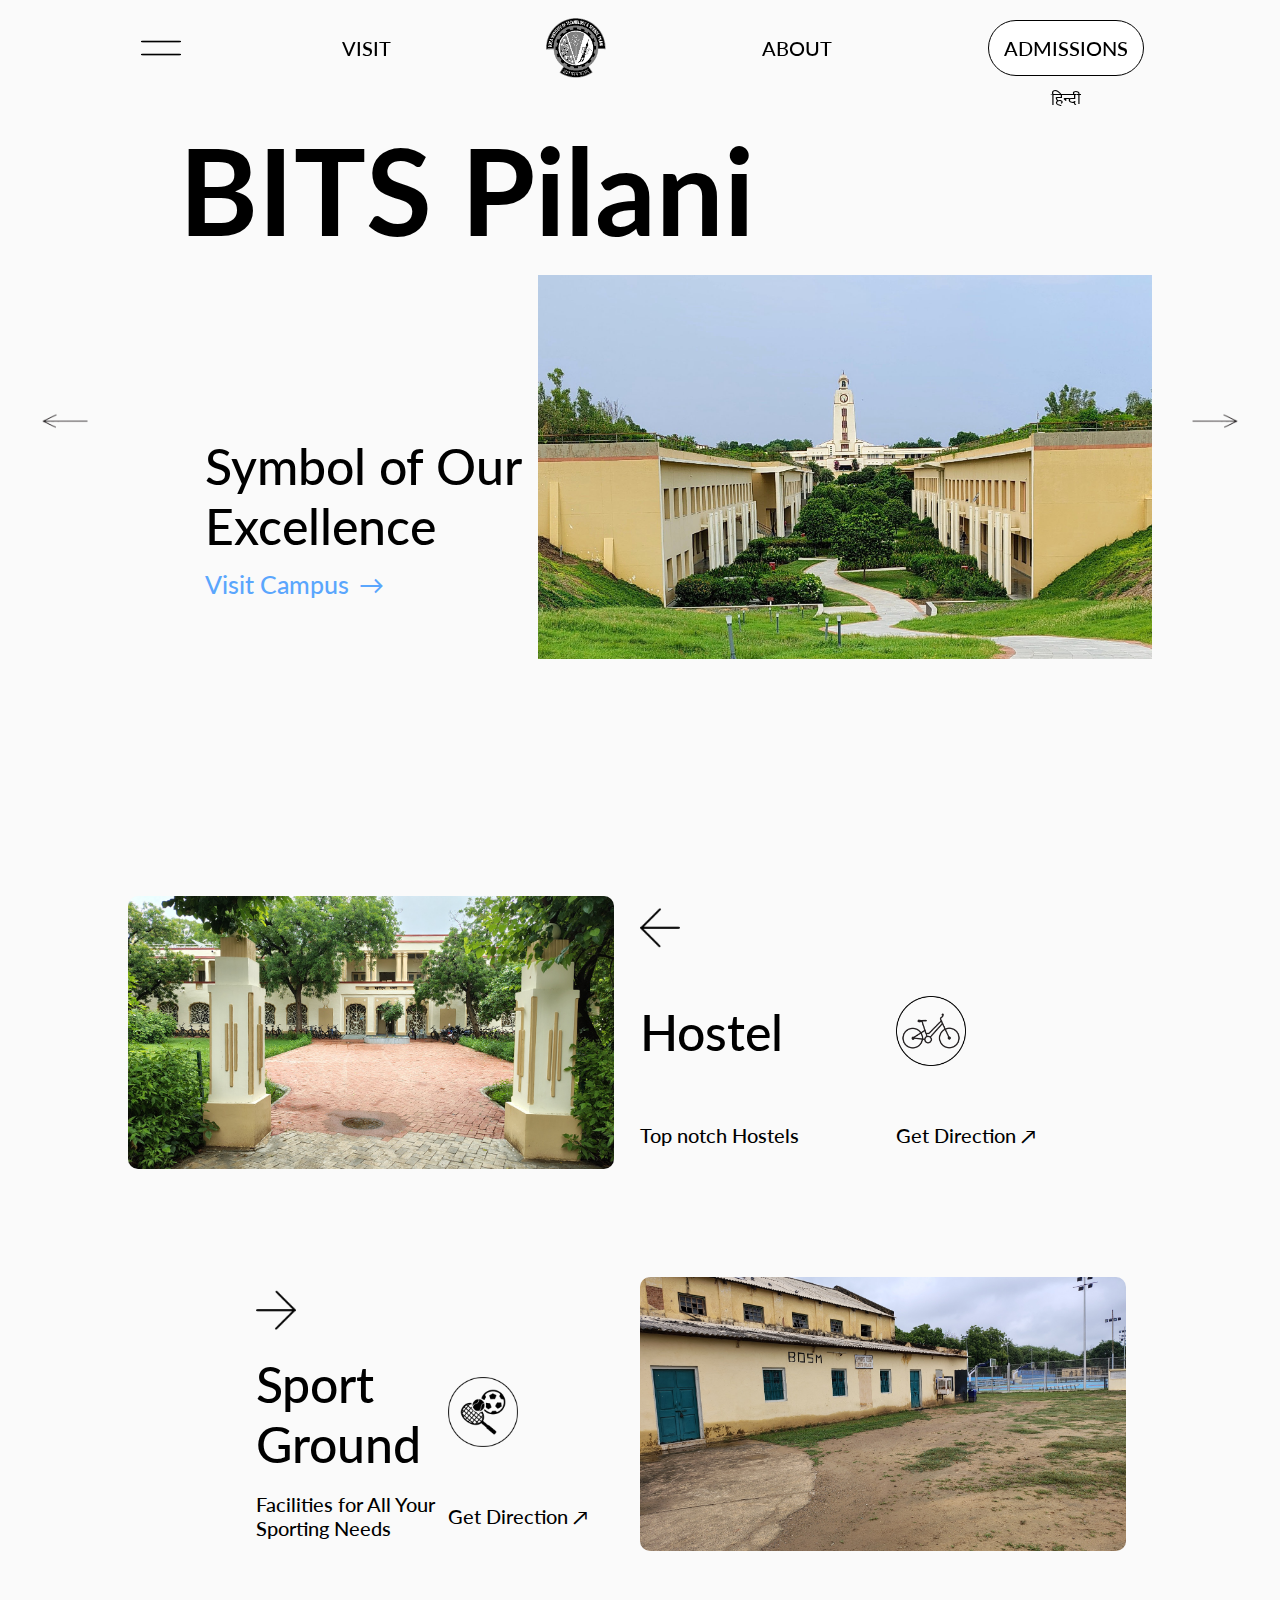
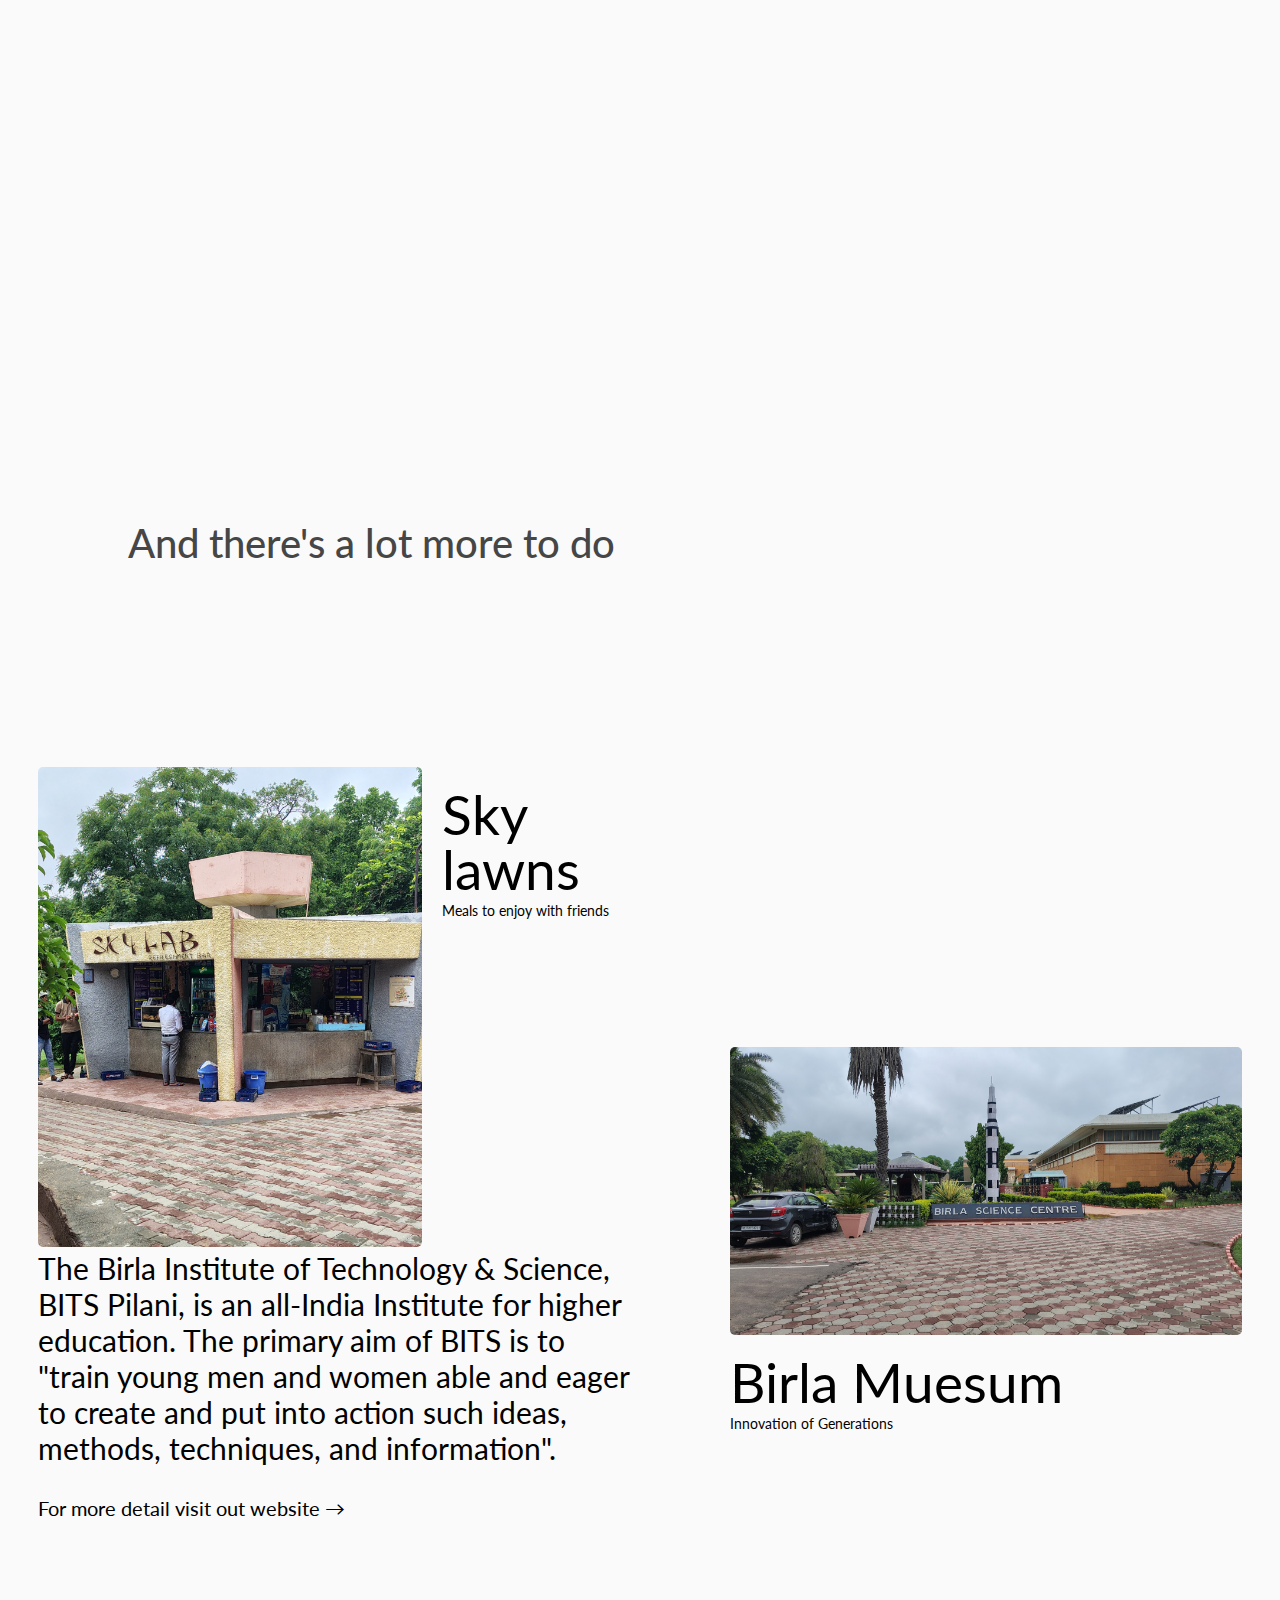
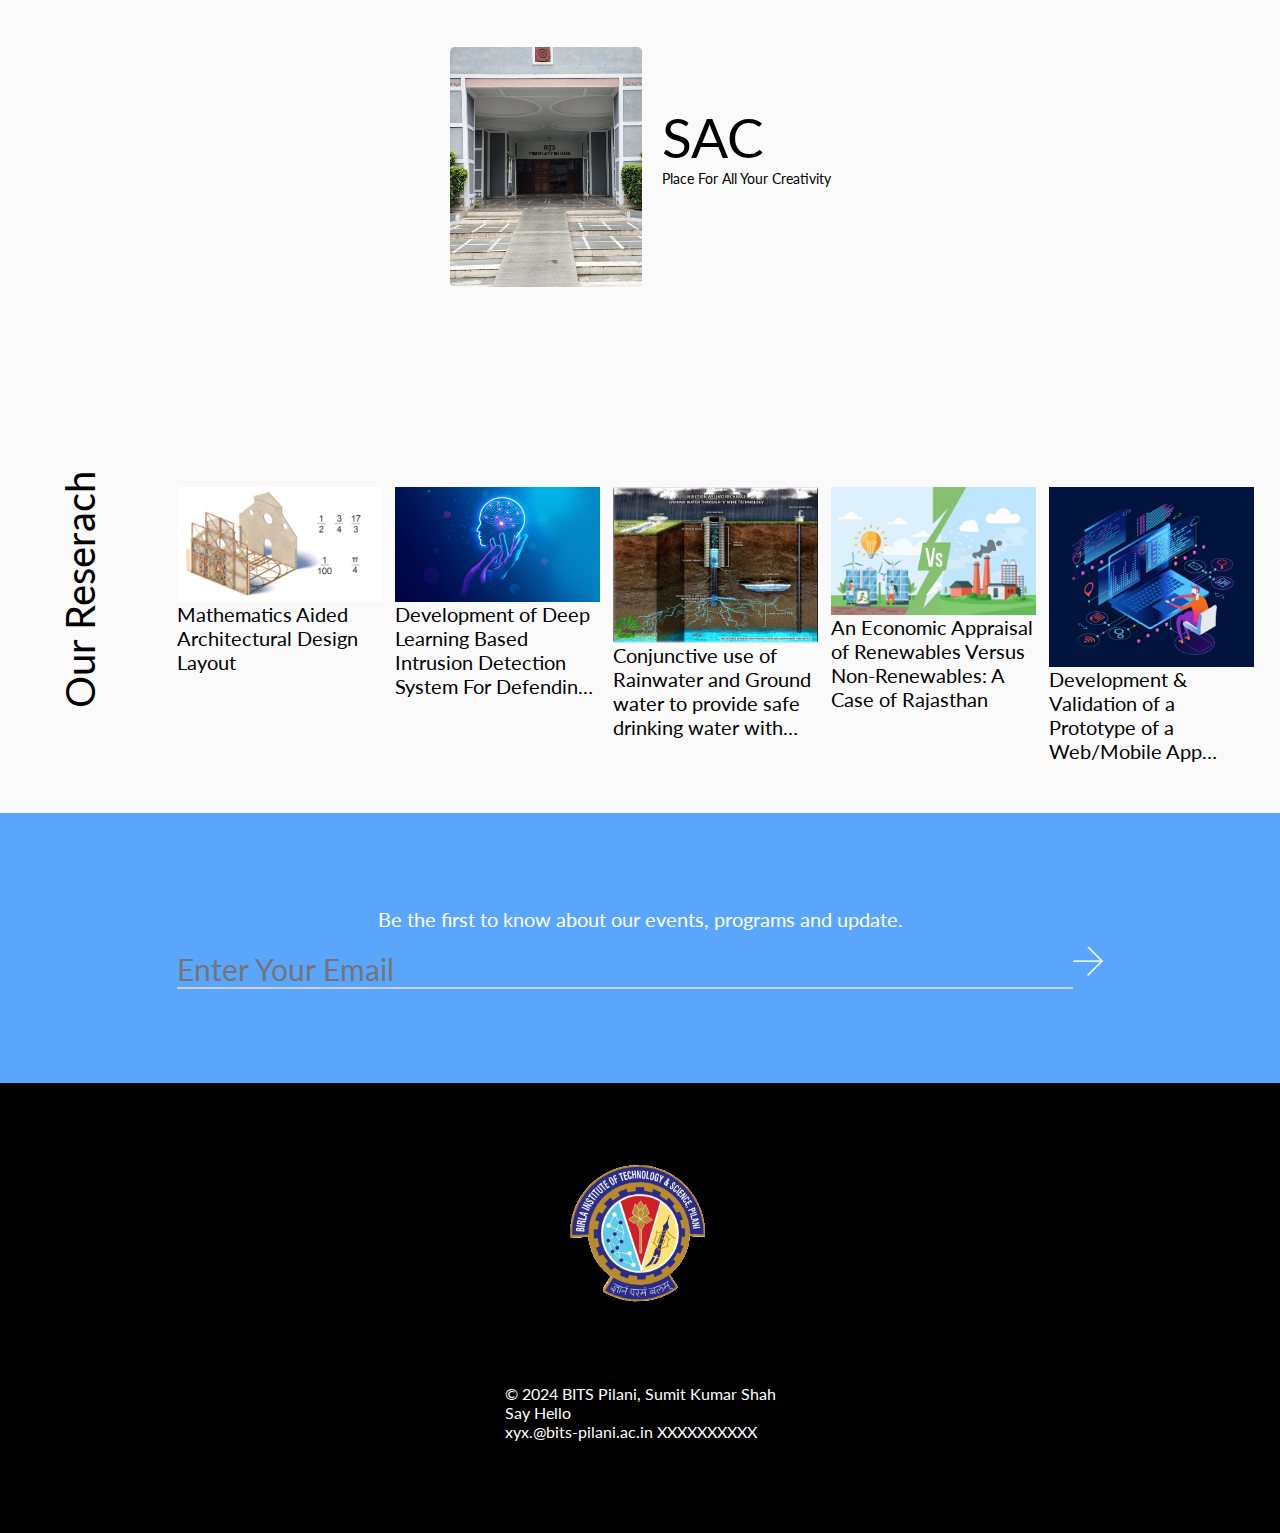
==== commit 6a1037b9: "Your descriptive commit message" ====
--- a/index.html
+++ b/index.html
@@ -9,213 +9,9 @@
         <link href="https://fonts.googleapis.com/css2?family=Lato:ital,wght@0,100;0,300;0,400;0,700;0,900;1,100;1,300;1,400;1,700;1,900&display=swap" rel="stylesheet">
         <link href="static/style.css" rel="stylesheet">
         <title>Tour BITS Pilani</title>
-        <script defer>
-
-            
-            
-            var titles=[
-                "Mathematics Aided Architectural Design Layout",
-                "Development of Deep Learning Based Intrusion Detection System For Defending Android Based HTML Web Applications",
-                "Conjunctive use of Rainwater and Ground water to provide safe drinking water with intervention of advanced technology",
-                "An Economic Appraisal of Renewables Versus Non-Renewables: A Case of Rajasthan",
-                "Development & Validation of a Prototype of a Web/Mobile App Based Positive Psychological Intervention for Adolescents"
-            ]
-            var links = [
-                "https://www.bits-pilani.ac.in/research_projects/mathematics-aided-architectural-design-layouts/",
-                "https://www.bits-pilani.ac.in/research_projects/development-of-deep-learning-based-intrusion-detection-system-for-defending-android-based-html-web-applications-against-cross-site-scripting-xss-attack/",
-                "https://www.bits-pilani.ac.in/research_projects/conjunctive-use-of-rainwater-and-ground-water-to-provide-safe-drinking-water-with-intervention-of-advanced-technology/",
-                "https://www.bits-pilani.ac.in/research_projects/an-economic-appraisal-of-renewables-versus-non-renewables-a-case-of-rajasthan/",
-                "https://www.bits-pilani.ac.in/research_projects/development-validation-of-a-prototype-of-a-web-mobile-app-based-positive-psychological-intervention-for-adolescents/"
-            ];
-            var imgs =[
-                "static/1.jpg",
-                "static/2.jpg",
-                "static/3.png",
-                "static/4.jpg",
-                "static/5.jpg"
-            ]
-            var inputdata = "";
-            function research()
-            {
-                for(let i = 0; i < 5; i++)
-                {
-                    inputdata += "<div class='researchelement'><a href='"+links[i]+"' class='researchelementlink'><img class='researchimg' src='"+imgs[i]+"'><div  class='researchtitle'>"+titles[i]+"</div></a></div>"
-                    console.log(inputdata);
-                };
-                document.getElementById("researchlist").innerHTML=inputdata;
-            }
-            
-            
-
-
-            function slideup(){
-                slide(0);
-            }
-
-            function slidedown()
-            {
-                slide(1);
-            }
-
-            var pos = 1;
-            var prepos =pos;
-            var no = 1;
-            function slide(number)
-            {
-                if (no > 1)
-                {
-                    document.getElementById('screen1').style.opacity = 0;
-                }
-                var s = document.getElementById('screen' + pos);
-                var imageout = document.getElementById('homeimage' + pos);
-                var text1out = document.getElementById('p1t' + pos);
-                var text2out = document.getElementById('p2t' + pos);
-                var linkout = document.getElementById('link' + pos);
-                
-                imageout.classList.remove('animateimgin');
-                imageout.classList.remove('animateimgout');
-                void imageout.offsetWidth;
-
-                imageout.classList.add('animateimgout');
-                text1out.classList.add('animatetextout');
-                text2out.classList.add('animatetextout');
-                linkout.classList.add('animatetextout');
-
-                prepos = pos;
-
-                if(number == 0)
-                {
-                    if(pos + 1 > 3 )
-                    {
-                        pos = 1;
-                    }
-                    else
-                    {
-                        pos = pos+1;
-                    } 
-                }
-                else
-                {
-                    if(pos - 1 < 1 )
-                    {
-                        pos = 3;
-                    }
-                    else
-                    {
-                        pos = pos-1;
-                    } 
-                }
-
-                
-
-                
-                var s = document.getElementById('screen' + pos);
-                var imageout = document.getElementById('homeimage' + pos);
-                var text1out = document.getElementById('p1t' + pos);
-                var text2out = document.getElementById('p2t' + pos);
-                var linkout = document.getElementById('link' + pos);
-                
-                imageout.classList.remove('animateimgin');
-                imageout.classList.remove('animateimgout');
-                s.classList.remove('animatefadein');
-                text1out.classList.remove('animatetextin');
-                text2out.classList.remove('animatetextin');
-                linkout.classList.remove('animatetextin');
-                void imageout.offsetWidth;
-                void s.offsetWidth;
-                void text1out.offsetWidth;
-                void text2out.offsetWidth;
-                void linkout.offsetWidth;
-
-                s.style.zIndex = 100+no;
-        
-                s.classList.add('animatefadein');
-                imageout.classList.add('animateimgin');
-                text1out.classList.add('animatetextin');
-                text2out.classList.add('animatetextin');
-                linkout.classList.add('animatetextin');
-
-                no++;
-
-                
-
-            }
-
-            function inanimation()
-            {
-                const ele = document.querySelector('.menuopen');
-                ele.classList.add('animatefadeind0');
-            }
-
-            function outanimation()
-            {
-                const ele = document.querySelector('.menuopen');
-                ele.classList.remove('animatefadeind0');
-            }
-
-            var toggle = false
-
-            function menuon(){
-                const b1 = document.getElementById('bar1');
-                const b2 = document.getElementById('bar2');
-                const but = document.getElementById('but');
-                const mainmenu = document.querySelector('.needed');
-                const mainbar = document.querySelector('.menubar');
-                const fullbody = document.querySelector('body');
-                const nav = document.querySelector('.nav');
-                const obs = document.querySelectorAll('.navitem1');
-
-                if (toggle)
-                {
-                    b1.classList.remove('rotate1');
-                    b2.classList.remove('rotate2');
-                    but.classList.remove('menuonbutton');
-                    mainmenu.style.display= 'none';
-                    mainbar.style.position='static';
-                    fullbody.style.overflow = 'auto';
-                    obs.forEach((ob)=>ob.style.opacity = 1);
-                    nav.style.backgroundColor = 'rgba(250, 250, 250. 0.8)';
-                    toggle=false;
-                    setTimeout(outanimation(), 50);
-                }
-                else{
-                    b1.classList.add('rotate1');
-                    b2.classList.add('rotate2');
-                    but.classList.add('menuonbutton');
-                    mainmenu.style.display= 'block';
-                    mainbar.style.position='fixed';
-                    fullbody.style.overflow = 'Hidden';
-                    obs.forEach((ob)=>ob.style.opacity= 0);
-                    nav.style.backgroundColor = 'black';
-                    toggle=true;
-                    setTimeout(inanimation(), 50);
-                }
-            }
-
-            var lastScroll = window.pageYOffset;
-            
-            window.addEventListener("scroll", () => {
-                const body = document.body;
-                const currentScroll = window.pageYOffset;
-                if (currentScroll <= 0) {
-                    body.classList.remove("scroll-up");
-                    return;
-                }
-
-                if (currentScroll > lastScroll && !body.classList.contains("scroll-down")) {
-                    body.classList.remove("scroll-up");
-                    body.classList.add("scroll-down");
-                } else if (
-                    currentScroll < lastScroll &&
-                    body.classList.contains("scroll-down")
-                ) {
-                    body.classList.remove("scroll-down");
-                    body.classList.add("scroll-up");
-                }
-                lastScroll = currentScroll;
-            });
-
-        </script>
+        <script defer src = "static/top.js"></script>
+        <script defer src = "static/injectproject.js"></script>
+        <script defer src = "static/mainscreen.js"></script>
     </head>
     <body onload="research()">
         <div class="nav" id="navbar">
@@ -515,38 +311,7 @@
                 </div>
                 </div>
         </div>
-        <script defer>
-            const observer1 = new IntersectionObserver((entries) => {
-                entries.forEach((entry) => {
-                    if(entry.isIntersecting)
-                    {
-                        entry.target.classList.add('animateshow1');
-                    }
-
-
-                });
-            },{
-                threshold : 0.5,
-            });
-
-            const s1 = document.getElementById('show1');
-            observer1.observe(s1);
-
-            const observer2 = new IntersectionObserver((entries) => {
-                entries.forEach((entry) => {
-                    if(entry.isIntersecting)
-                    {
-                        entry.target.classList.add('show2');
-                    }
-
-
-                });
-            },{
-                threshold : 0.5,
-            });
-
-            const s2 = document.querySelectorAll('.line');
-            s2.forEach((el)=>observer2.observe(el));
+        <script defer src="static/end.js">
         </script>
     </body>
 </html>     
--- a/static/style.css
+++ b/static/style.css
@@ -126,7 +126,16 @@
 
 @keyframes parallex {
     To{
-        transform: translateY(1200px);
+        transform: translateY(1000px);
+    }
+}
+
+@keyframes parallex2 {
+    60%{
+        transform: translateY(0px);
+    }
+    100%{
+        transform: translateY(-100px);
     }
 }
 
@@ -164,7 +173,7 @@
 
 
 .animatetextin{
-    animation: moveup2 1s forwards;
+    animation: moveup2 1s;
     animation-delay: 1s;
 }
 
@@ -187,7 +196,7 @@
     background-color: rgba(250, 250, 250, 0.8);
     z-index: 99999;
     padding-top: 2vh;
-    transition: 0.25s;
+    transition: transform 0.25s;
 }
 
 .scroll-down {
@@ -198,7 +207,6 @@
 
 .scroll-up {
 	.nav {
-
 	}
 }
 
@@ -842,6 +850,8 @@
     grid-row: 1/2;
     grid-column: 1/2;
     border-radius: 5px;
+    animation: parallex2 linear;
+    animation-timeline: scroll();
 }
 
 #vidmedia2, #imgmedia2
@@ -850,6 +860,8 @@
     grid-row: 1/2;
     grid-column: 1/2;
     border-radius: 5px;
+    animation: parallex2 linear;
+    animation-timeline: scroll();
 }
 
 #vidmedia3, #imgmedia3
@@ -858,6 +870,8 @@
     grid-row: 1/2;
     grid-column: 1/2;
     border-radius: 5px;
+    animation: parallex2 linear;
+    animation-timeline: scroll();
 }
 
 #imgmedia1, #imgmedia2, #imgmedia3{
@@ -964,7 +978,8 @@
 
 #addplacetext3{
     margin-left: 20px;
-    margin-bottom: 30px;
+    margin-bottom: 50px;
+    padding-bottom: 50px;
     align-self: end;
 }
 
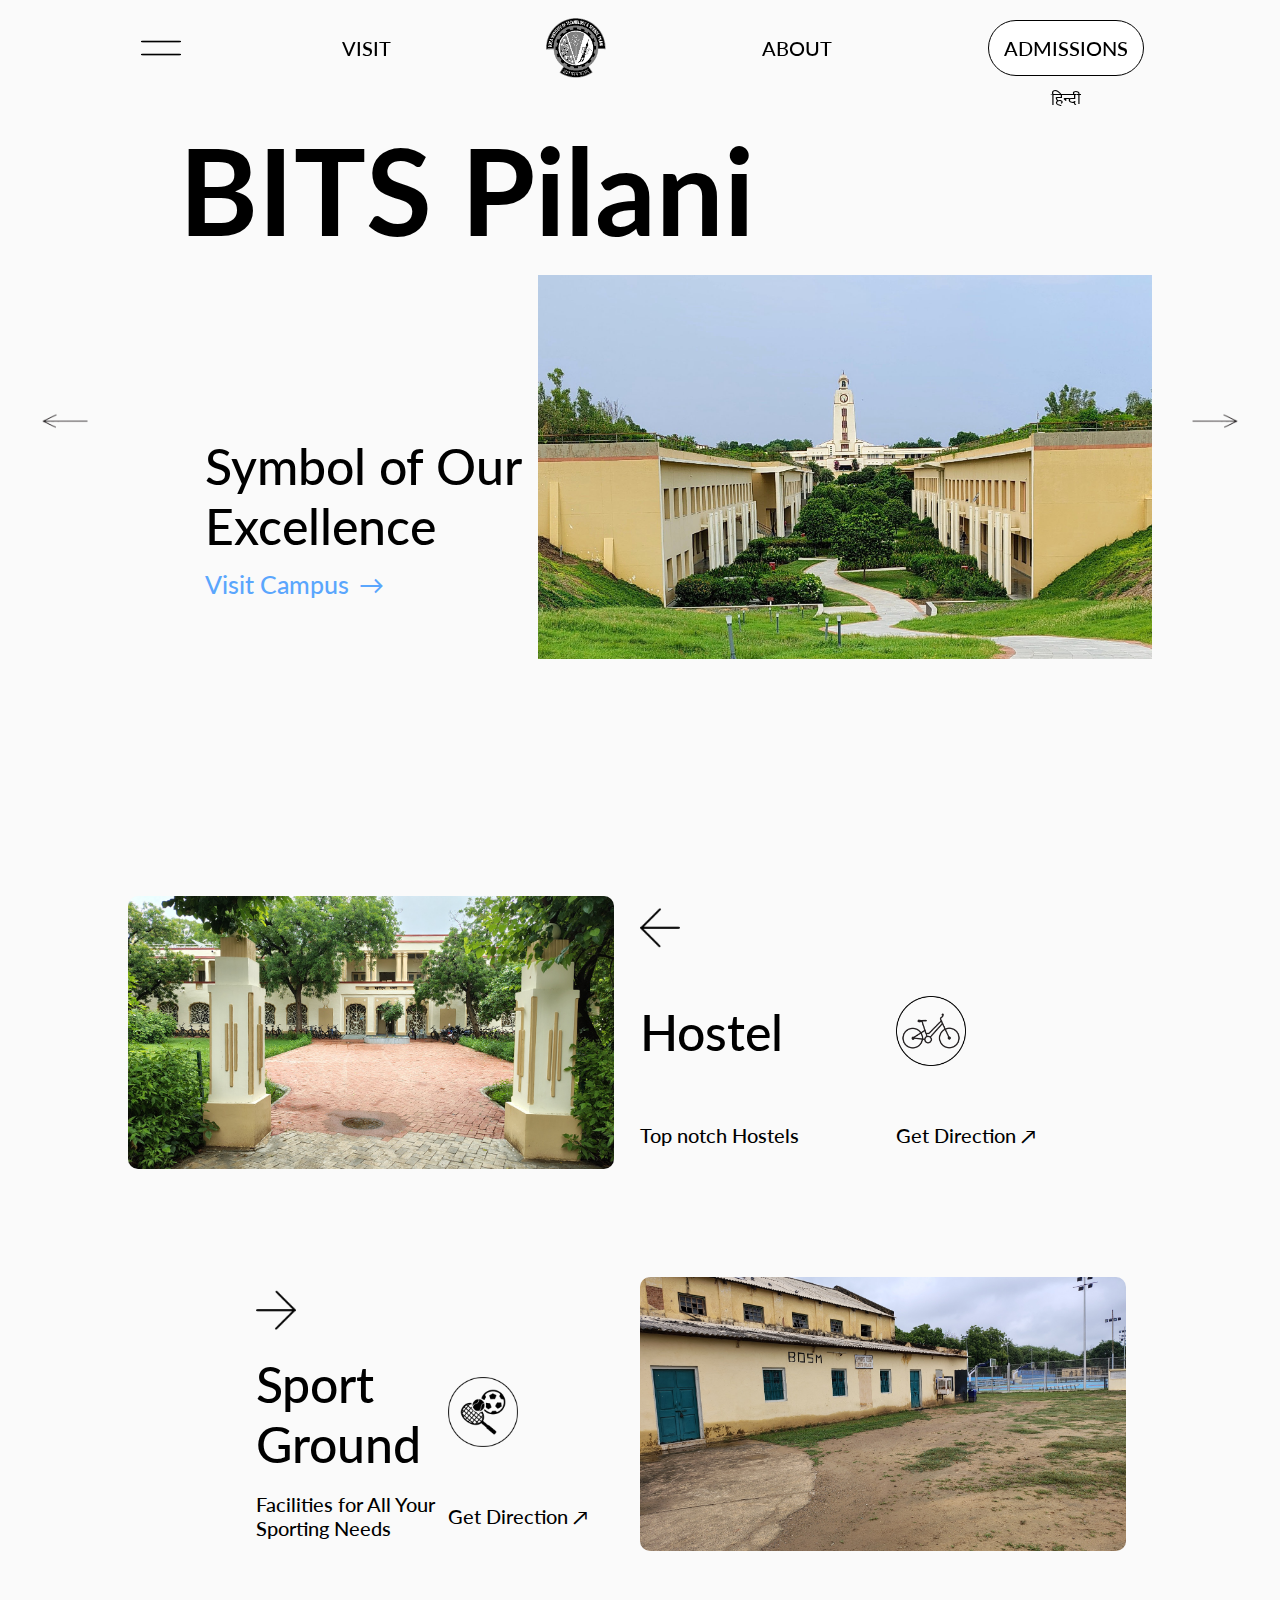
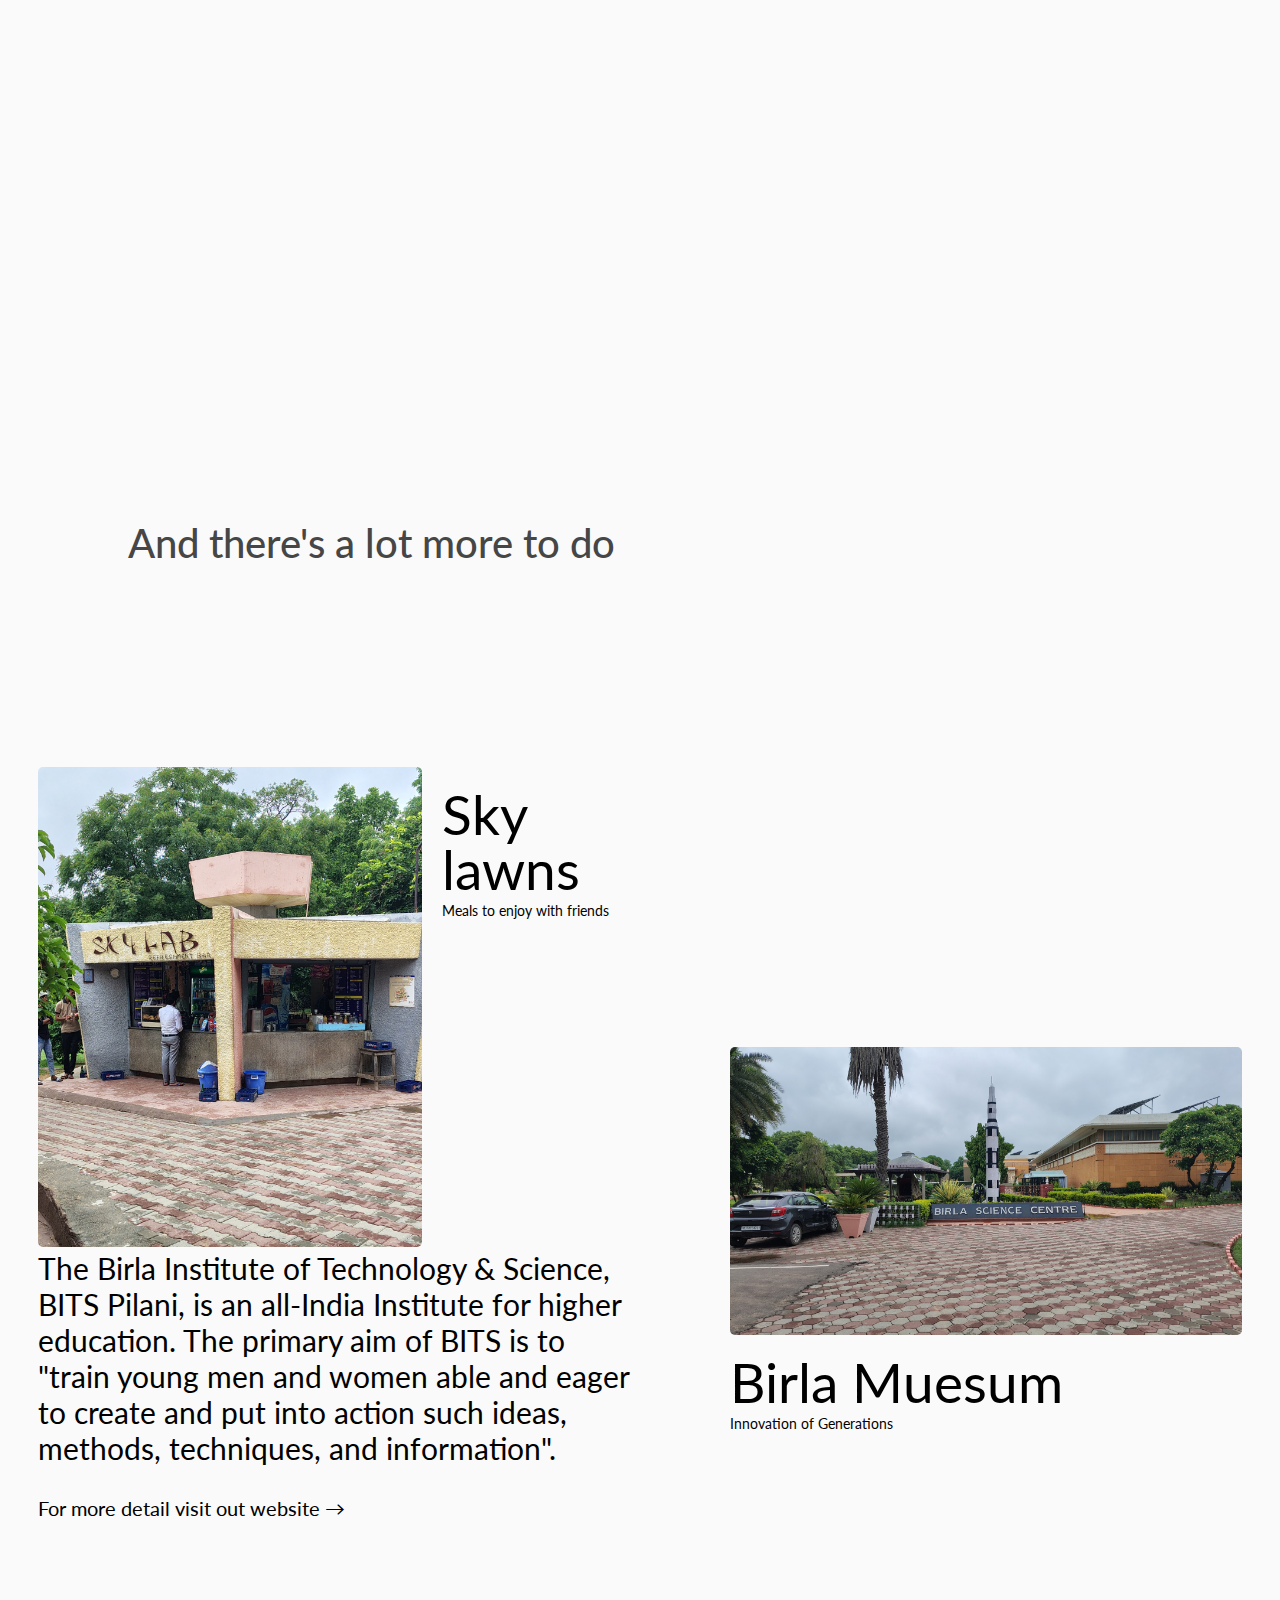
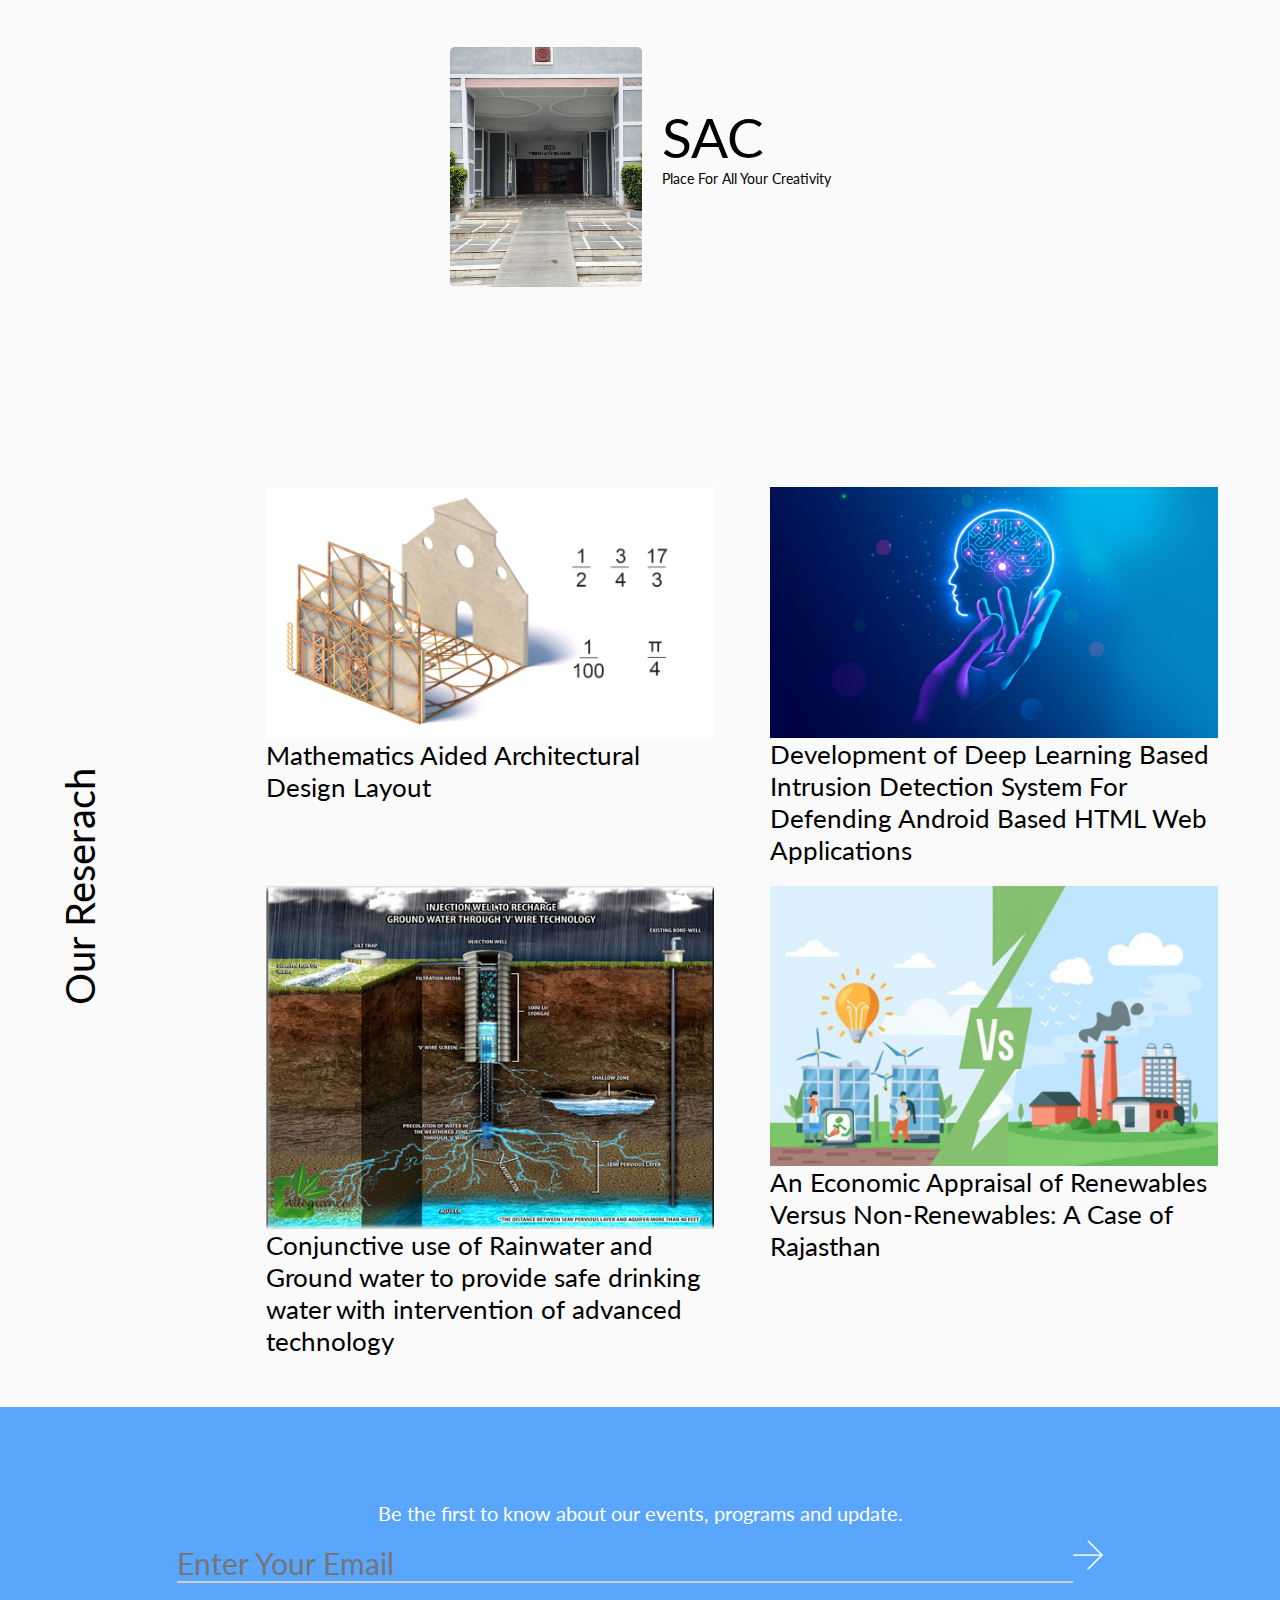
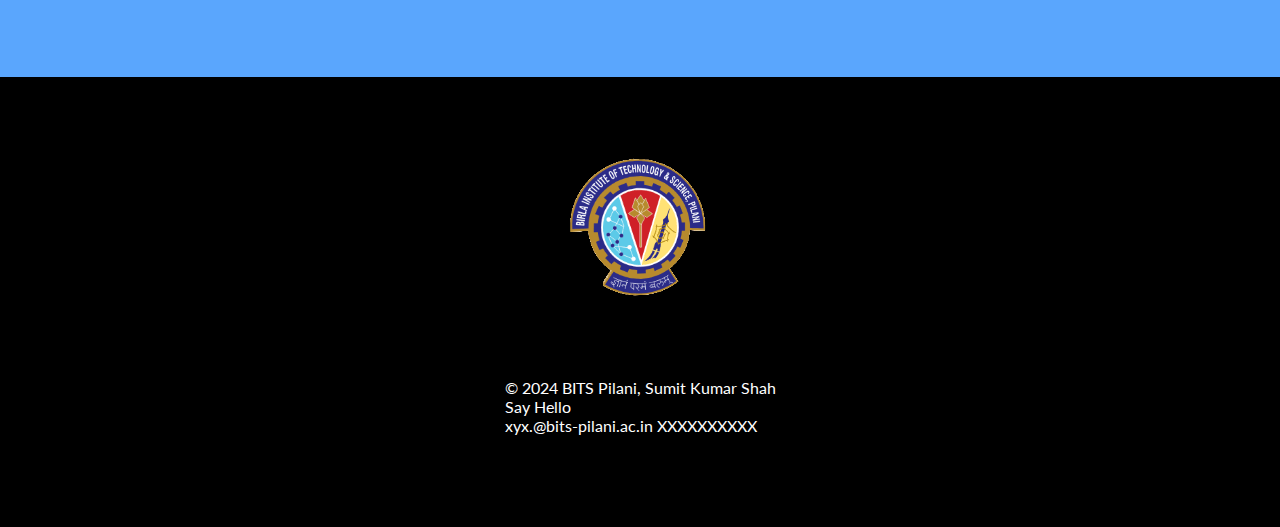
==== commit 8244b8fb: "phone menu" ====
--- a/index.html
+++ b/index.html
@@ -14,28 +14,6 @@
         <script defer src = "static/mainscreen.js"></script>
     </head>
     <body onload="research()">
-        <div class="nav" id="navbar">
-            <ul class="navlist" id ="navlist">
-                <li class="navitem" id="menu">
-                    <div class="menubar" onclick="menuon()">
-                        <img src="static/menubar.png" alt="---" class="bars" id = "bar1">
-                        <img src="static/menubar.png" alt="---" class="bars" id = "bar2">
-                    </div>
-                </li>
-                <li class="navitem1" id="visit"><a href=""><div class="navlink">VISIT</div></a></li>
-                <li class="navitem1" id="logo">
-                    <div class="navlogo">
-                        <img src="static/LogoBW.png" alt="BITS" class="logo" id="logob">
-                        <img src="static/Logo.png" alt="BITS" class="logo" id="logoc">
-                    </div>
-                </li>
-                <li class="navitem1" id="about"><a href="https://www.bits-pilani.ac.in/about/bits-foundation/"><div class="navlink">ABOUT</div></a></li>
-                <li class="navitem" id="donate">
-                    <div class="navlink"><button class="button" id="but">ADMISSIONS</button></div>
-                    <div class="lang"><a href="hindi.html">हिन्दी</a></div>
-                </li>
-            </ul>
-        </div>
         <div class="needed">
             <div class="menuopen">
                 <div class="firstcol">
@@ -72,9 +50,9 @@
                     <div class="smcontainer">
                         <div class="followtext">Follow Along</div>
                         <div class="socialmedialinks">
-                            <a href="https://www.facebook.com/universitybitspilani/"><img src="static/facebook.png" alt="" class="smlinks" id="fb"></a>
-                            <a href="https://www.instagram.com/bitspilaniofficial/?hl=en"><img src="static/instagram.png" alt="" class="smlinks" id="ig"></a>
-                            <a href="https://x.com/bitspilaniindia?ref_src=twsrc%5Egoogle%7Ctwcamp%5Eserp%7Ctwgr%5Eauthor"><img src="static/twiiter.png" alt="" class="smlinks" id="x"></a>
+                            <a href="https://www.facebook.com/universitybitspilani/"><img src="static/facebook.png" alt="facebook logo" class="smlinks" id="fb"></a>
+                            <a href="https://www.instagram.com/bitspilaniofficial/?hl=en"><img src="static/instagram.png" alt="instagram logo" class="smlinks" id="ig"></a>
+                            <a href="https://x.com/bitspilaniindia?ref_src=twsrc%5Egoogle%7Ctwcamp%5Eserp%7Ctwgr%5Eauthor"><img src="static/twiiter.png" alt="twitter logo" class="smlinks" id="x"></a>
                         </div>
                     </div>
                 </div>
@@ -101,16 +79,37 @@
                 
             </div>
         </div>
+        <div class="nav" id="navbar">
+            <ul class="navlist" id ="navlist">
+                <li class="navitem" id="menu">
+                    <div class="menubar" onclick="menuon()">
+                        <img src="static/menubar.png" alt="menubar" class="bars" id = "bar1">
+                        <img src="static/menubar.png" alt="menubar" class="bars" id = "bar2">
+                    </div>
+                </li>
+                <li class="navitem1" id="visit"><a href=""><div class="navlink">VISIT</div></a></li>
+                <li class="navitem1  logonav" id="logo">
+                    <div class="navlogo">
+                        <img src="static/LogoBW.png" alt="BITS" class="logo" id="logob">
+                        <img src="static/Logo.png" alt="BITS" class="logo" id="logoc">
+                    </div>
+                </li>
+                <li class="navitem1" id="about"><a href="https://www.bits-pilani.ac.in/about/bits-foundation/"><div class="navlink">ABOUT</div></a></li>
+                <li class="navitem" id="donate">
+                    <div class="navlink"><button class="button" id="but">ADMISSIONS</button></div>
+                    <div class="lang"><a href="hindi.html">हिन्दी</a></div>
+                </li>
+            </ul>
+        </div>
         <div class="homebody">
             <div class="mainbox">
                 <div class="slidearowright">
-                    <img src="static/thinlongarrow.png" alt="-------------" class="slidearrowright" onclick="slideup()">
+                    <img src="static/thinlongarrow.png" alt="right arrow" class="slidearrowright" onclick="slideup()">
                 </div>
                 <div class="slidearowleft">
-                    <img src="static/thinlongarrowturned.png" alt="-------------" class="slidearrowleft" onclick="slidedown()">
+                    <img src="static/thinlongarrowturned.png" alt="left arrow" class="slidearrowleft" onclick="slidedown()">
                 </div>
                 <div class="interbox">
-                    <div class="wrapper">
                         <div class="mh"><div class="mainheading">BITS Pilani</div></div>
                         <div class="screens">
                             <div class="homedis" id="screen1">
@@ -141,7 +140,6 @@
                                 <div class="imgdiv" id="img3"><img src="static/bitslibrary.png" alt="BITS" class="homeimages" id="homeimage3"></div>
                             </div>
                         </div>
-                    </div>
                 </div>
             </div>
             <div class="spotbox" id="spotbox1">
@@ -154,7 +152,7 @@
                         <div class="spot" id="spot1">
                             <div class="spottext" id="spottext1">
                                 <div class="spotarrow" id="spotarrowdiv1">
-                                    <img src="static/arrowsthinner.png" alt="->" class="spotarrow" id="spotarrow1">
+                                    <img src="static/arrowsthinner.png" alt="arrow" class="spotarrow" id="spotarrow1">
                                 </div>
                                 <div class="spotname" id="spot1name">
                                     Hostel
@@ -163,9 +161,9 @@
                                     Top notch Hostels
                                 </div>
                                 <div class="symbol" id="symbol1">
-                                    <div  id="cycle"><img src="static/cyclelogo.png" alt="" class="symbolimg"></div>
+                                    <div  id="cycle"><img src="static/cyclelogo.png" alt="cycle lgo" class="symbolimg"></div>
                                     
-                                    <img src="static/bubble1.png" alt=""  id="bubble1" class="symboltext">
+                                    <img src="static/bubble1.png" alt="some text"  id="bubble1" class="symboltext">
                                 </div>
                                 <div class="spotaddress" id="spot1address">
                                     <a href="" id="spot1address1">Get Direction <div class="linkarrowmove" id="linkarrowmove1">&#8599;</div></a>
@@ -179,7 +177,7 @@
                         <div class="spot" id="spot2">
                             <div class="spottext" id="spottext2">
                                 <div class="spotarrow" id="spotarrowdiv2">
-                                    <img src="static/arrowsthinner.png" alt="->" class="spotarrow" id="spotarrow2">
+                                    <img src="static/arrowsthinner.png" alt="arrow" class="spotarrow" id="spotarrow2">
                                 </div>
                                 <div class="spotname" id="spot2name">
                                     Sport Ground
@@ -188,8 +186,8 @@
                                     Facilities for All Your Sporting Needs
                                 </div>
                                 <div class="symbol" id="symbol2">
-                                    <div  id="sport"><img src="static/sportlogo.png" alt="" class="symbolimg" id="sport"></div>
-                                    <img src="static/bubble2.png" alt=""  id="bubble2" class="symboltext">
+                                    <div  id="sport"><img src="static/sportlogo.png" alt="sportlogo" class="symbolimg" id="sport"></div>
+                                    <img src="static/bubble2.png" alt="sometext"  id="bubble2" class="symboltext">
                                 </div>
                                 <div class="spotaddress" id="spot2address">
                                     <a href="" id="spot2address2">Get Direction <div class="linkarrowmove" id="linkarrowmove2">&#8599;</div></a>
@@ -208,6 +206,7 @@
                 <div class="line line2">academic excellence and</div>
                 <div class="line line3">to foster personal grouth,</div>
                 <div class="line line4">everyplace stay with you</div>
+                <div class="mainvideo" id ="mvideo"><video autoplay src="static/mainvieo.mp4" class="videomain"></video></div>
             </div>
             <div class="text" id="extending">
                 And there's a lot more to do
@@ -221,7 +220,7 @@
                         </div>
                     </div>
                     <div class="addplaceimage" id="addplaceimage1">
-                        <img src="static/skylab.png" alt="" class="extraimg" id="imgmedia1">
+                        <img src="static/skylab.png" alt="skylab" class="extraimg" id="imgmedia1">
                         <video autoplay src="static/skylawnslow.mp4" class="media1" id="vidmedia1"></video>
                     </div>
                 </div>
@@ -233,7 +232,7 @@
                         </div>
                     </div>
                     <div class="addplaceimage" id="addplaceimage2">
-                        <img src="static/sciencecenter.jpg" alt="" class="extraimg" id="imgmedia2">
+                        <img src="static/sciencecenter.jpg" alt="science center" class="extraimg" id="imgmedia2">
                         <video autoplay src="static/sciencecenterslow.mp4" class="media2" id="vidmedia2"></video>
                     </div>
                 </div>
@@ -245,7 +244,7 @@
                         </div>
                     </div>
                     <div class="addplaceimage" id="addplaceimage3">
-                        <img src="static/sacgood.png" alt="" class="extraimg" id="imgmedia3">
+                        <img src="static/sacgood.png" alt="student Activity center" class="extraimg" id="imgmedia3">
                         <video autoplay src="static/savslow.mp4" class="media3" id="vidmedia3"></video>
                     </div>
                 </div>
@@ -267,12 +266,12 @@
                 </div>
                 <div class="emailplace">
                     <input type="text" placeholder="Enter Your Email" class="emailbox">
-                    <div class="emailarrow"><a href=""><img src="static/arrowsthinner.png" id="emailarrow" alt="->"></a></div>
+                    <div class="emailarrow"><a href=""><img src="static/arrowsthinner.png" id="emailarrow" alt="arrow for enter"></a></div>
                 </div>
             </div>
             <div class="implinks">
                 <div class="part1">
-                    <div class="rotatinglogo"><img src="static/rotatin.gif" alt=""></div>
+                    <div class="rotatinglogo"><img src="static/rotatin.gif" alt="rotating img of bits pilani logo"></div>
                     <div class="rotaterkbhai">
                         <div class="copyrighttext">&#169 2024 BITS Pilani, Sumit Kumar Shah</div>
                         <div class="contact">Say Hello</div>
@@ -298,9 +297,9 @@
                     <div class="smcontainer">
                         <div class="followtext">Follow Along</div>
                         <div class="socialmedialinks">
-                            <a href="https://www.facebook.com/universitybitspilani/"><img src="static/facebook.png" alt="" class="smlinks" id="fb"></a>
-                            <a href="https://www.instagram.com/bitspilaniofficial/?hl=en"><img src="static/instagram.png" alt="" class="smlinks" id="ig"></a>
-                            <a href="https://x.com/bitspilaniindia?ref_src=twsrc%5Egoogle%7Ctwcamp%5Eserp%7Ctwgr%5Eauthor"><img src="static/twiiter.png" alt="" class="smlinks" id="x"></a>
+                            <a href="https://www.facebook.com/universitybitspilani/"><img src="static/facebook.png" alt="facebook logo" class="smlinks" id="fb"></a>
+                            <a href="https://www.instagram.com/bitspilaniofficial/?hl=en"><img src="static/instagram.png" alt="instagram logo" class="smlinks" id="ig"></a>
+                            <a href="https://x.com/bitspilaniindia?ref_src=twsrc%5Egoogle%7Ctwcamp%5Eserp%7Ctwgr%5Eauthor"><img src="static/twiiter.png" alt="twitter logo" class="smlinks" id="x"></a>
                         </div>
                     </div>
                     <div class="trans">Traslation
--- a/static/style.css
+++ b/static/style.css
@@ -354,8 +354,6 @@
     display: grid;
     grid-template-columns: 1fr 80vw 1fr;
     aspect-ratio: 21/10;
-
-
 }
 
 .slidearowleft{
@@ -395,7 +393,6 @@
 
 .interbox{
     grid-column: 2 /3;
-    /* border: 5px solid black; */
 }
 
 
@@ -785,6 +782,7 @@
     font-style: Bold;
     width: 80vw;
     margin: auto;
+    position: relative;
 }
 
 
@@ -815,6 +813,7 @@
 
 .line4{
     color: rgb(90, 166, 253);
+    z-index: 10;
 }
 
 #extending{
@@ -1217,6 +1216,7 @@
     overflow-y: hidden;
     padding-top: 100px;
 }
+
 .menuopen{
     opacity: 0;
     max-width: 100vw;
@@ -1235,8 +1235,7 @@
     gap:5vw;
     position: fixed;
     z-index: 9999;
-overscroll-behavior: contain;
-
+    overscroll-behavior: contain;
 }
 
 .fcelinks{
@@ -1333,6 +1332,25 @@
     display: none;
 }
 
+#mvideo{
+    position: absolute;
+    translate: -20vw -25vw;
+    z-index: -100;
+}
+.mainvideo{
+    opacity: 0;
+    transition: opacity 0.1s;
+}
+
+.videomain{
+    width:38vw;
+}
+
+.line4:hover ~ .mainvideo{
+    opacity: 1;
+    
+}
+
 @media (max-width : 1295px){
     .vision{
         margin: auto;
@@ -1373,6 +1391,33 @@
 
     .homeimages{
         margin-right: 0vw;
+    }
+
+    #researchelement4{
+        display: none;
+    }
+
+    .researchlist{
+        display: grid;
+        grid-template-columns: auto auto;
+        grid-template-rows: auto auto;
+        gap: 20px;
+    }
+
+    .researchimg{
+        width: 35vw;
+    }
+
+    .researchelementlink{
+        font-size: 26px;
+    }
+    
+    .researchtitle{
+        width: 35vw;
+    }
+
+    .menuopen{
+        padding-top: 120px;
     }
 
 }
@@ -1441,6 +1486,7 @@
     }
 
     .sometext{
+        
         font-size: 40px;
     }
 
@@ -1662,12 +1708,12 @@
         display: grid;
         grid-template-columns: auto;
         max-width: 100vw;
+        justify-content: center;
 
 
     }
     .homeimages{
 
-        padding-left:3vw;
         margin-right: 0vw;
         margin: auto;
         width:90vw;
@@ -1678,6 +1724,7 @@
     }
     .homedis{
         flex-direction: column-reverse;
+        align-items: center;
   
     }
     .bodytext{
@@ -1722,20 +1769,90 @@
         display: none;
     }
 
+    .screens {
+        -ms-overflow-style: none;
+        scrollbar-width: none; 
+    }
+
+    .needed{
+
+        justify-content: center;
+        align-items: center;
+        width: 100%;
+        overflow-y: auto;
+
+    }
     .menuopen{
         grid-template-columns: auto;
-        grid-template-rows: auto;
-        justify-items: center;
+        grid-template-rows: auto auto;       
+        padding-left: 00vw; 
+        padding-right: 00vw;
+        min-width: fit-content;
+        min-height: fit-content;
+        margin: auto;
+        width: 100%;
+        overflow: auto;
     }
     
     .firstcol{
-        translate: 60px 30px;
+        height: fit-content;
+        grid-row: 1/2;
+        grid-column: 1/2;
+        display: flex;
+        flex-direction: column;
+        align-items: center;
+        border-top: 1px solid white;
+        padding-top: 25px;
     }
 
     .secondcol{
-        display:none;
+        display: none;
     }
     .thirdcol{
-        display:none;
-    }
-}
+        border-top: 1px solid white;
+        padding: 25px;
+        grid-row: 2/3;
+        grid-column: 1/2;
+        display:flex;
+        align-items: center;
+        height: fit-content;
+        gap: 5px;
+    }
+
+    .sometext{
+        display: grid;
+        grid-template-columns: auto;
+        grid-template-rows: auto auto auto auto auto;
+    }
+    #mvideo{
+        grid-row: 1/2;
+        margin-bottom: 20px;
+        position: static;
+        translate: 0vw 0vw;
+        z-index: 0;
+    }
+    .mainvideo{
+        opacity: 1;
+        transition: opacity 0.1s;
+    }
+    
+    .videomain{
+        width:80vw;
+    }
+
+    .ourprojects{
+        display:block;
+    }
+
+    .researchhead{
+        translate: 0px 0px;
+        rotate: 0deg;
+        margin-bottom: 20px;
+    }
+
+    .fcelinks{
+        font-size: 38px;
+        font-weight: 900;
+    }
+
+}
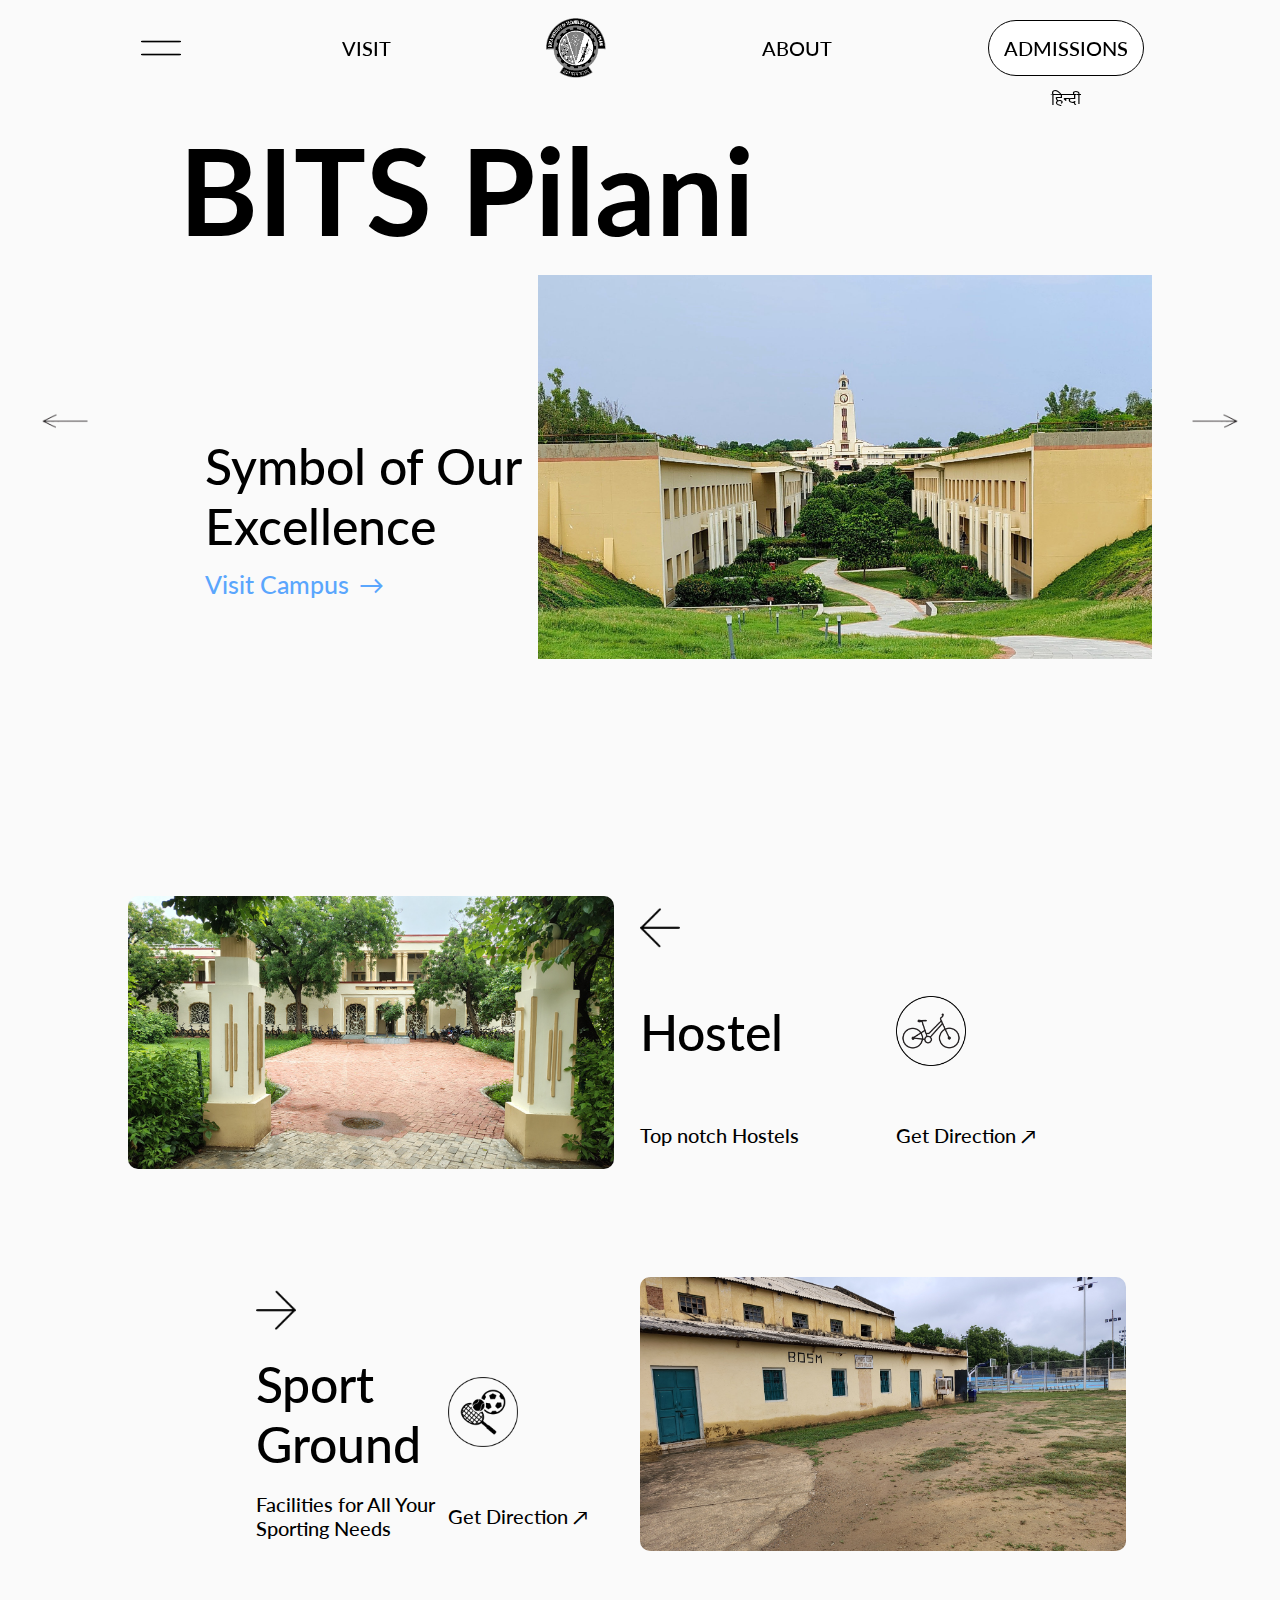
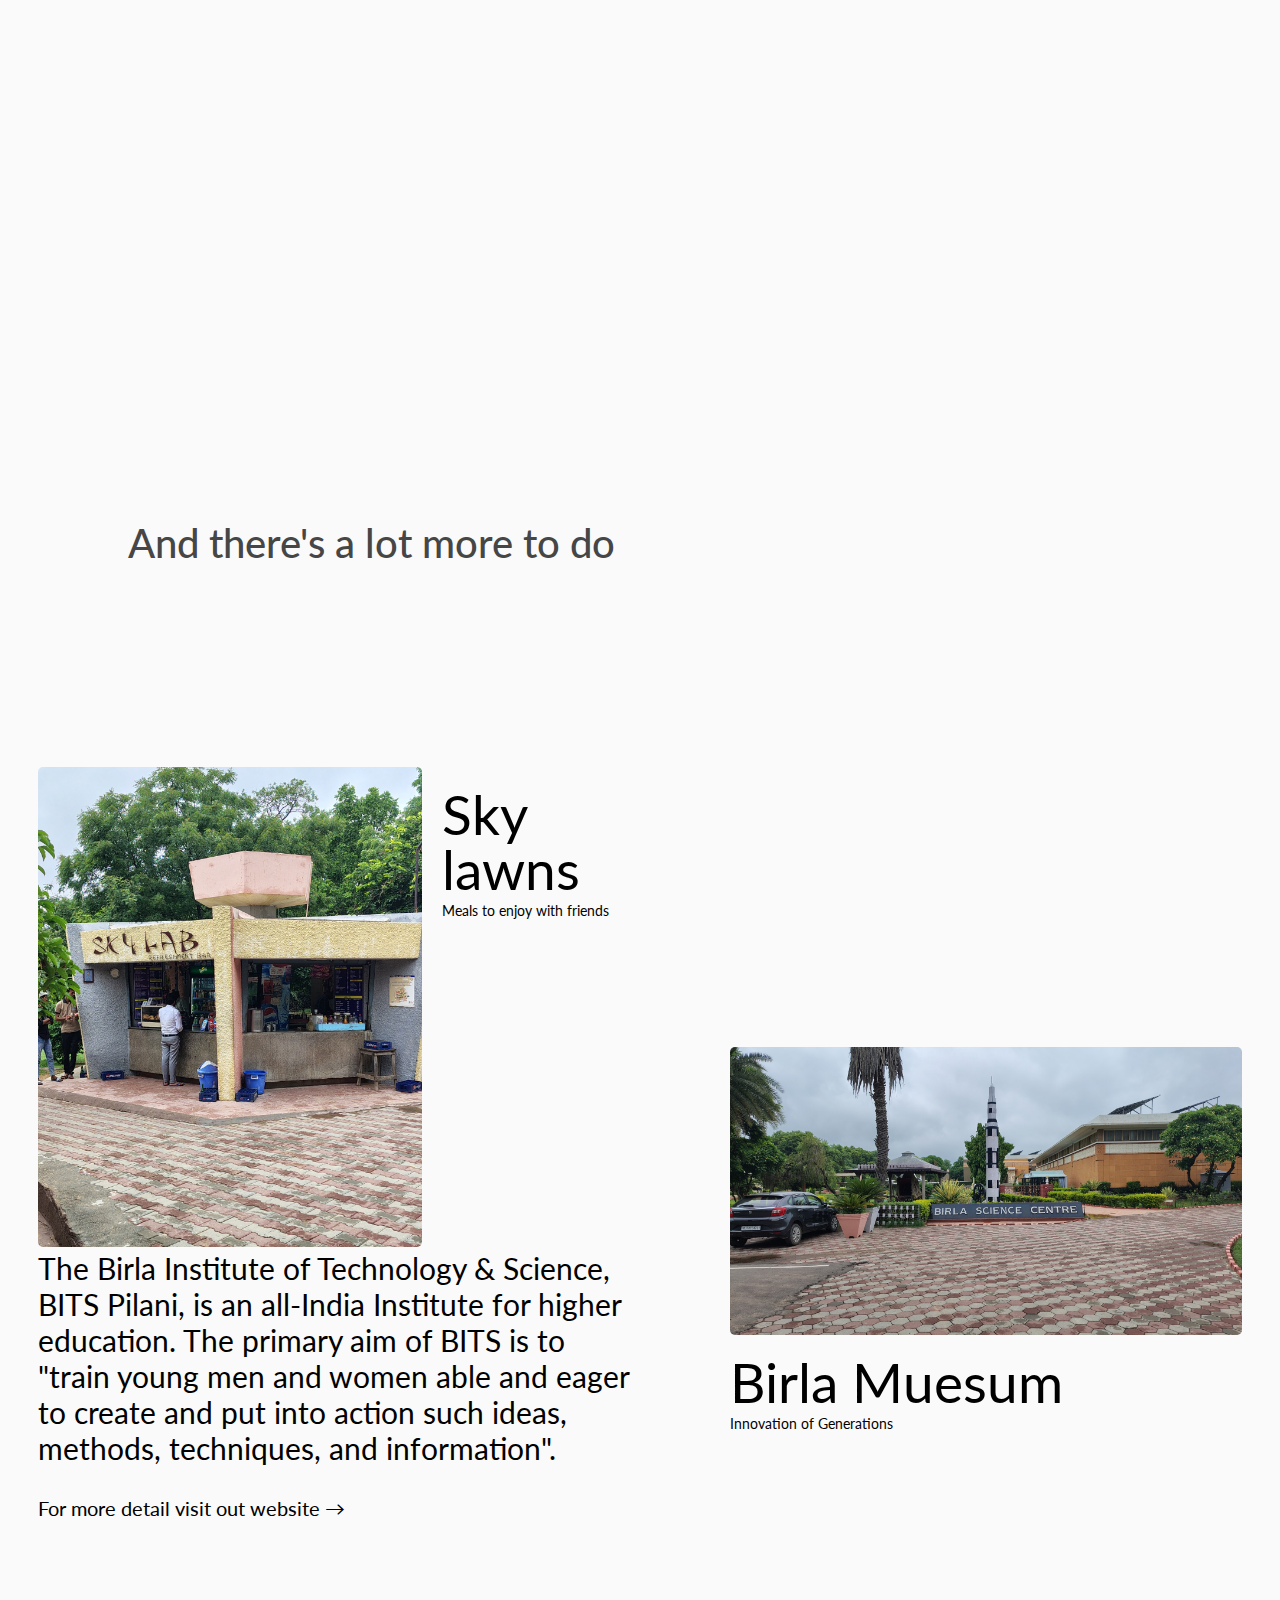
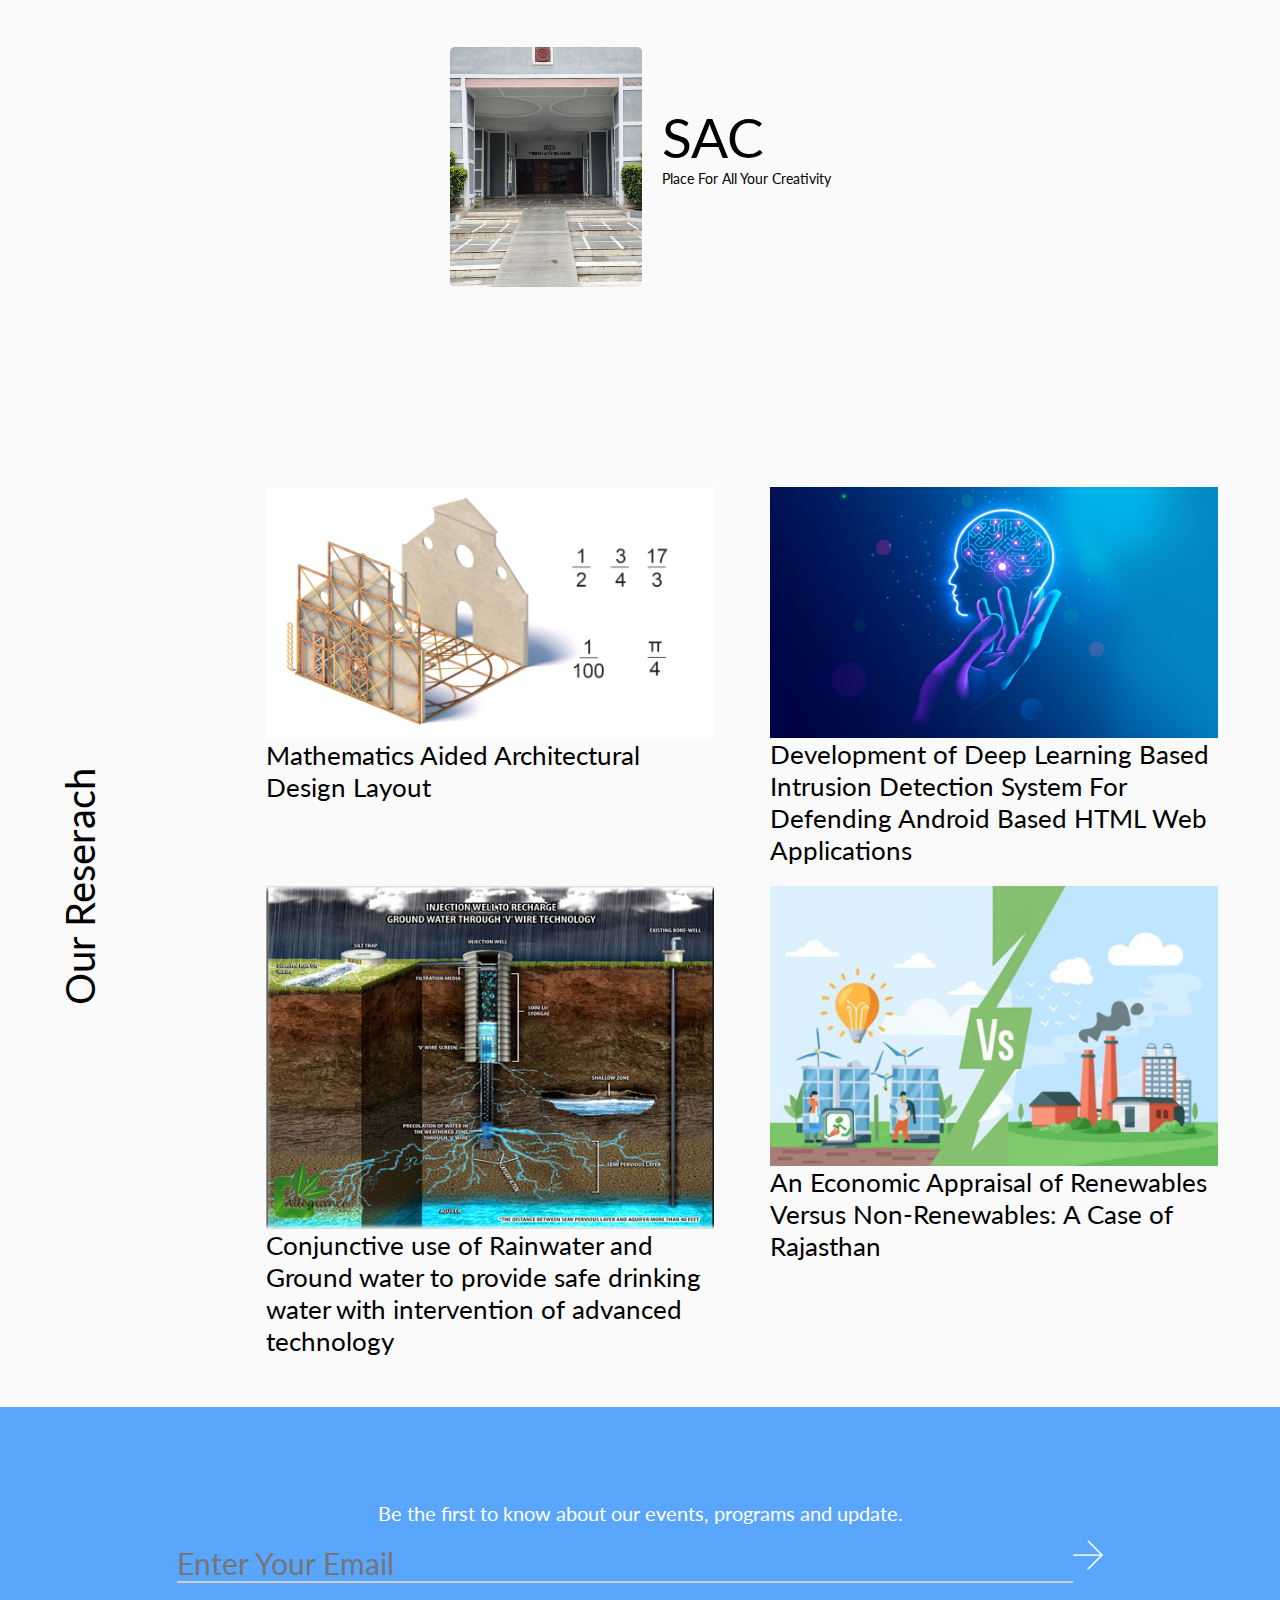
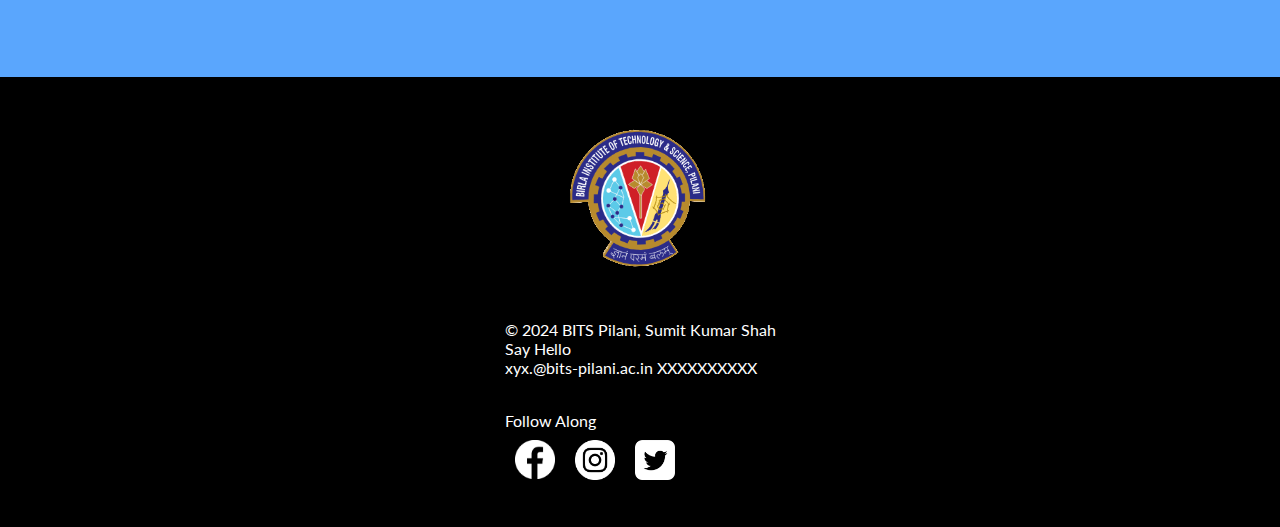
==== commit a33d664a: "menu  animation" ====
--- a/index.html
+++ b/index.html
@@ -133,8 +133,8 @@
                             <div class="homedis" id="screen3">
                                 <div class="bodytext" id="text3">
                                     <div class="swipe"><div class="arrowbackward">&#8592;</div>Swipe <div class="arrowforward">&#8594;</div></div>
-                                    <div class="text" id="p1t3">Collection of Knowledge</div>
-                                    <div class="text" id="p2t3"> and Experience</div>
+                                    <div class="text" id="p1t3">Accumulation of</div>
+                                    <div class="text" id="p2t3">Knowledge</div>
                                     <div class="homelinks" id="link3"><a href=""><div class="linktext" id="linktext3">Visit Campus <div class="ar"> &#8594;</div></div></a></div>
                                 </div>
                                 <div class="imgdiv" id="img3"><img src="static/bitslibrary.png" alt="BITS" class="homeimages" id="homeimage3"></div>
@@ -280,6 +280,14 @@
                             XXXXXXXXXX
                         </div>
                     </div>
+                    <div class="smcontainer mobile">
+                        <div class="followtext">Follow Along</div>
+                        <div class="socialmedialinks">
+                            <a href="https://www.facebook.com/universitybitspilani/"><img src="static/facebook.png" alt="facebook logo" class="smlinks" id="fb"></a>
+                            <a href="https://www.instagram.com/bitspilaniofficial/?hl=en"><img src="static/instagram.png" alt="instagram logo" class="smlinks" id="ig"></a>
+                            <a href="https://x.com/bitspilaniindia?ref_src=twsrc%5Egoogle%7Ctwcamp%5Eserp%7Ctwgr%5Eauthor"><img src="static/twiiter.png" alt="twitter logo" class="smlinks" id="x"></a>
+                        </div>
+                    </div>
                 </div>
                 <div class="part2">
                     <div class="links" id="link1">
--- a/static/style.css
+++ b/static/style.css
@@ -139,6 +139,17 @@
     }
 }
 
+@keyframes upsmenu{
+    from{
+        opacity: 0;
+        translate: 0px 20px;
+    }
+    to {
+        opacity: 1;
+        translate: 0px 0px;
+    }
+}
+
 
 .animateshow1{
     animation: show1 1.5s forwards;
@@ -181,6 +192,9 @@
     animation: movedown2 1s forwards;
 }
 
+.animateups{
+    animation: upsmenu 0.5s forwards;
+}
 
 
 a{
@@ -1218,7 +1232,7 @@
 }
 
 .menuopen{
-    opacity: 0;
+    opacity: 1;
     max-width: 100vw;
     /* min-height: fit-content;
     min-width: fit-content; */
@@ -1351,6 +1365,10 @@
     
 }
 
+.mobile{
+    display: none;
+}
+
 @media (max-width : 1295px){
     .vision{
         margin: auto;
@@ -1373,6 +1391,9 @@
     }
     .part2{
         display: none;
+    }
+    .mobile{
+        display: flex;
     }
     .implinks{
 
@@ -1803,6 +1824,7 @@
         align-items: center;
         border-top: 1px solid white;
         padding-top: 25px;
+        gap: 10px;
     }
 
     .secondcol{
@@ -1816,7 +1838,7 @@
         display:flex;
         align-items: center;
         height: fit-content;
-        gap: 5px;
+        gap: 15px;
     }
 
     .sometext{
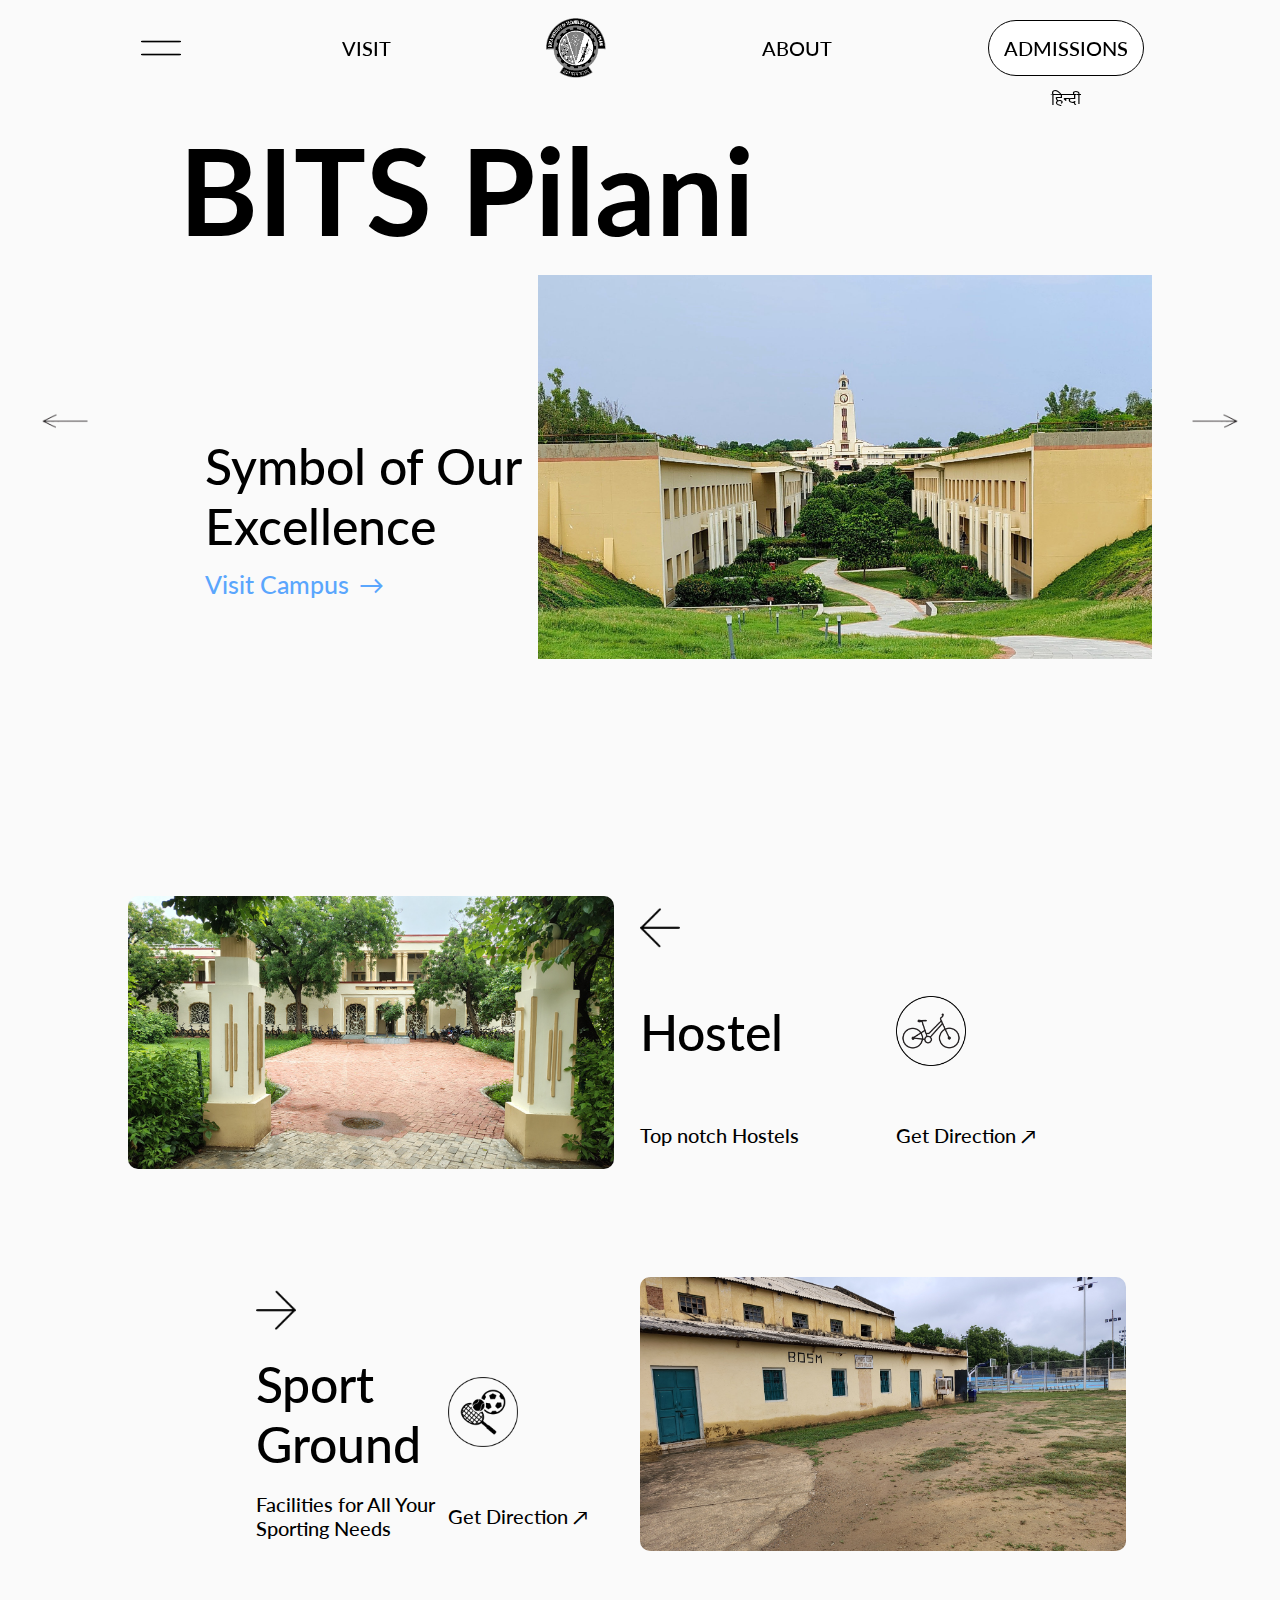
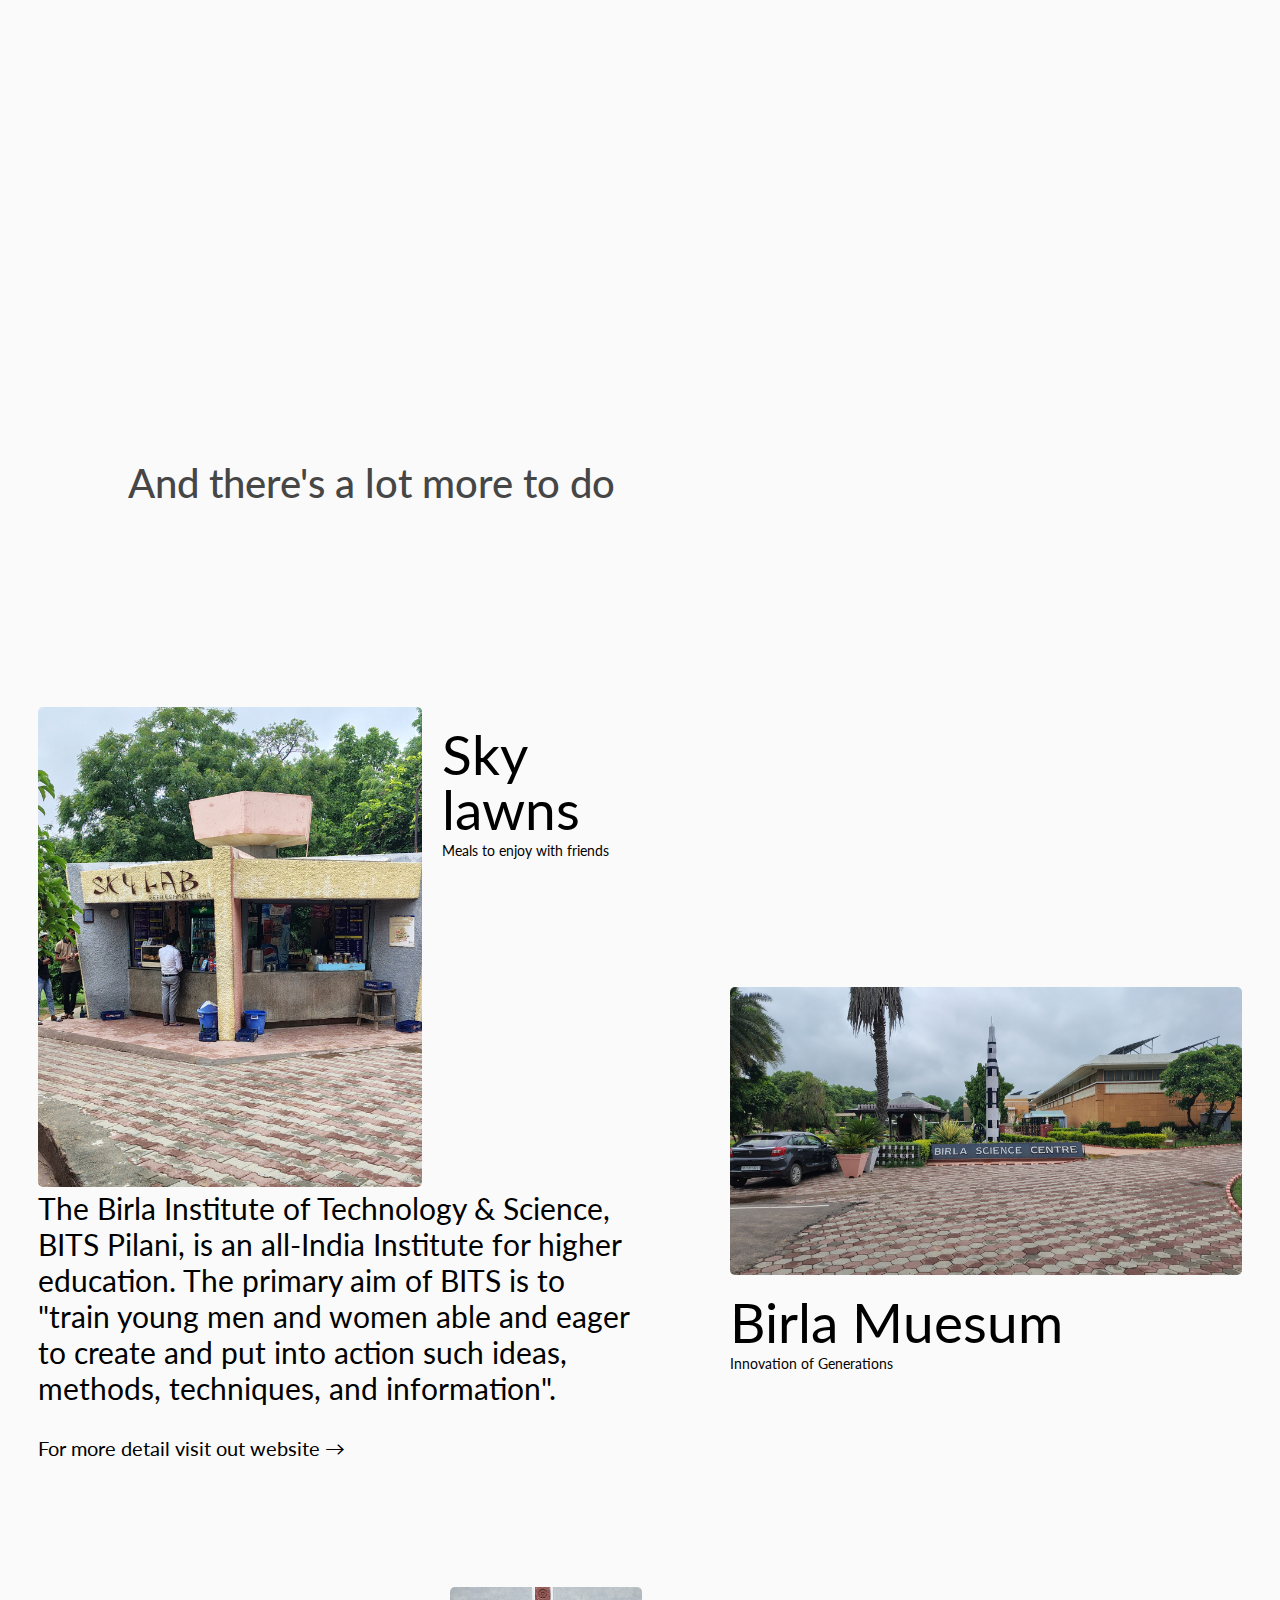
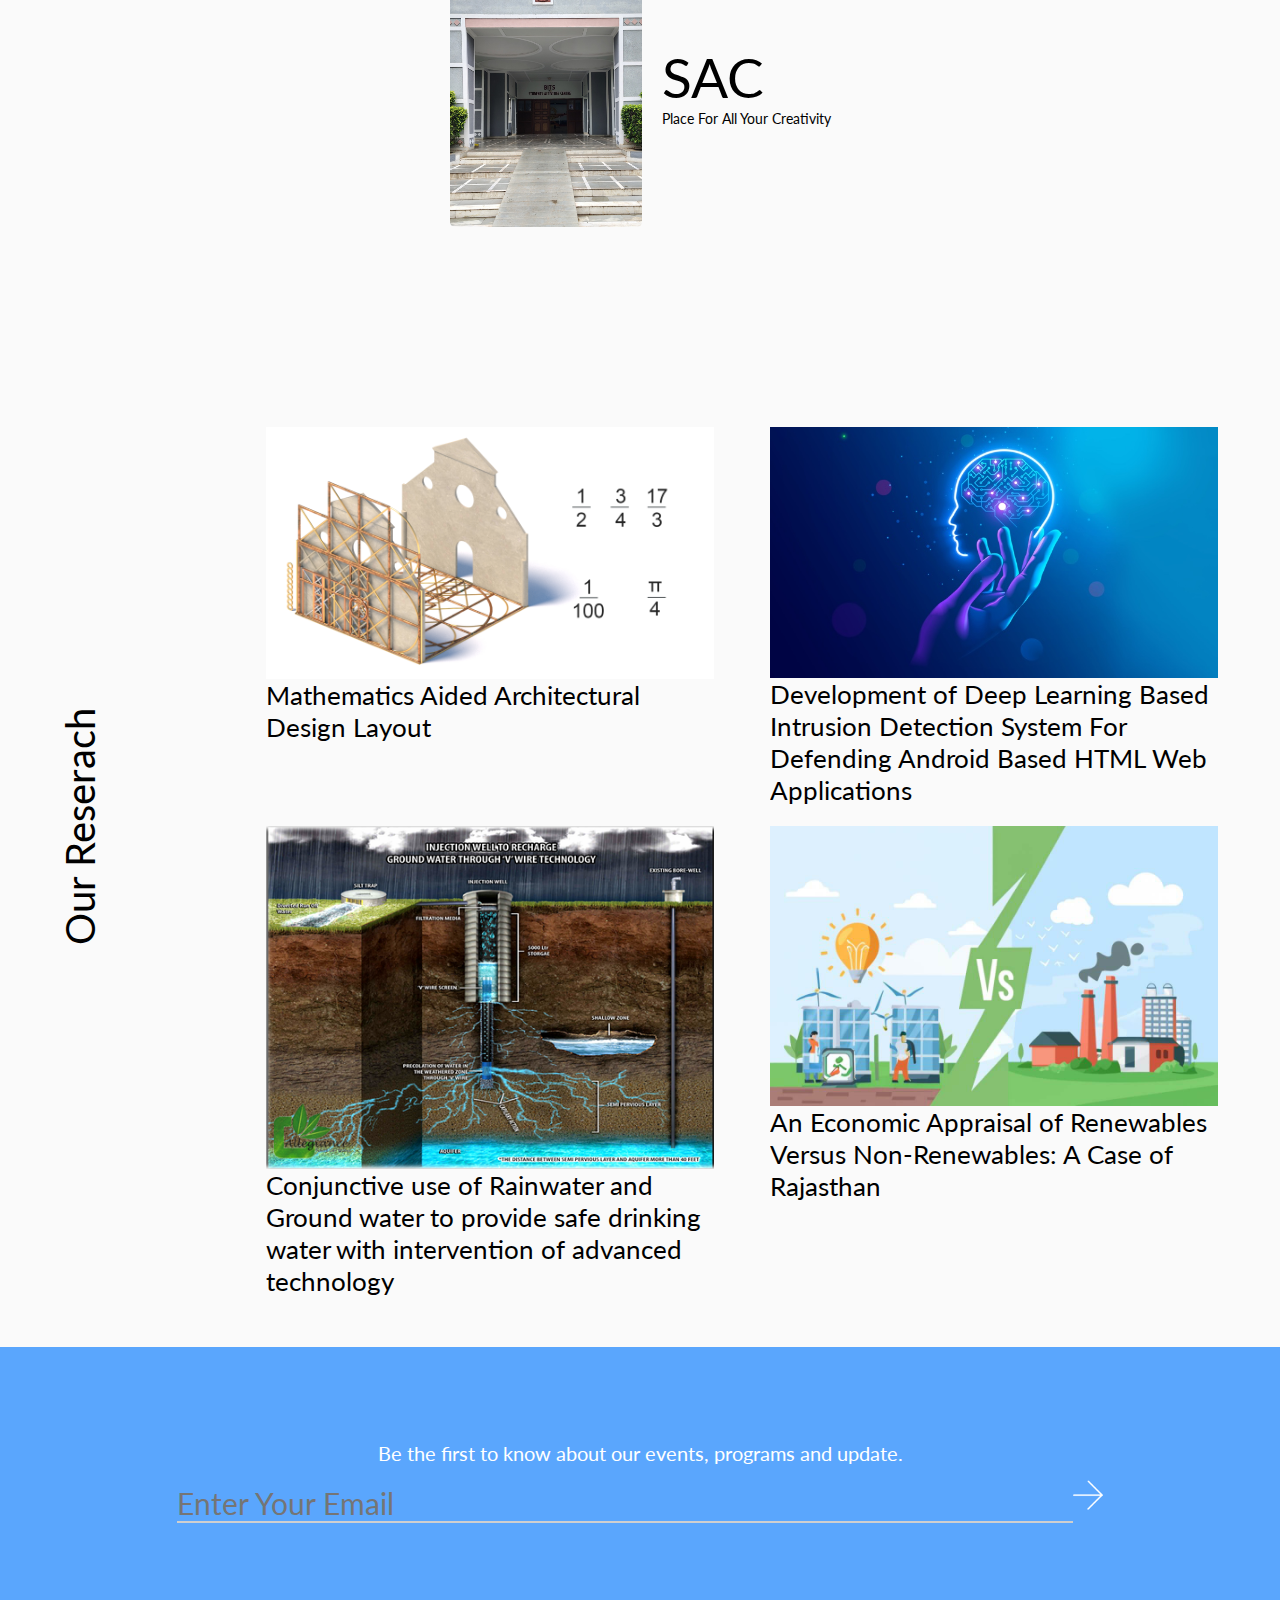
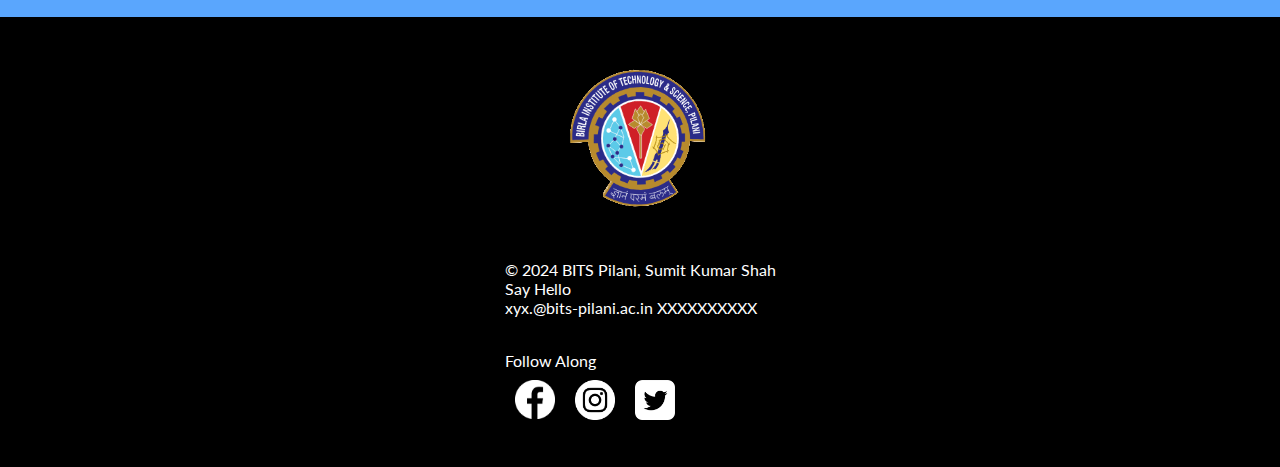
==== commit 1616e837: "x overflow solved" ====
--- a/index.html
+++ b/index.html
@@ -201,12 +201,14 @@
                     </div>
                 </div>
             </div>
-            <div class="sometext" id="show2">
-                <div class="line line1">Campus has both place to enhance</div>
-                <div class="line line2">academic excellence and</div>
-                <div class="line line3">to foster personal grouth,</div>
-                <div class="line line4">everyplace stay with you</div>
-                <div class="mainvideo" id ="mvideo"><video autoplay src="static/mainvieo.mp4" class="videomain"></video></div>
+            <div class="sometext2">
+                <div class="sometext" id="show2">
+                    <div class="line line1">Campus has both place to enhance</div>
+                    <div class="line line2">academic excellence and</div>
+                    <div class="line line3">to foster personal grouth,</div>
+                    <div class="line line4">everyplace stay with you</div>
+                    <div class="mainvideo" id ="mvideo"><video autoplay src="static/mainvieo.mp4" class="videomain"></video></div>
+                </div>
             </div>
             <div class="text" id="extending">
                 And there's a lot more to do
--- a/static/style.css
+++ b/static/style.css
@@ -419,8 +419,8 @@
     font-weight: 700;
     font-style: Bold;
     z-index:-999;
-    animation: parallex linear;
-    animation-timeline: scroll();
+    /* animation: parallex linear;
+    animation-timeline: scroll(); */
 }
 
 .mh{
@@ -797,6 +797,14 @@
     width: 80vw;
     margin: auto;
     position: relative;
+    height: 50vw;
+    min-height: fit-content;
+}
+
+.sometext2{
+    overflow-x: clip;
+    overflow-y: visible;
+    height: 40vh;
 }
 
 
@@ -828,6 +836,7 @@
 .line4{
     color: rgb(90, 166, 253);
     z-index: 10;
+    width: fit-content;
 }
 
 #extending{
@@ -863,8 +872,6 @@
     grid-row: 1/2;
     grid-column: 1/2;
     border-radius: 5px;
-    animation: parallex2 linear;
-    animation-timeline: scroll();
 }
 
 #vidmedia2, #imgmedia2
@@ -873,8 +880,6 @@
     grid-row: 1/2;
     grid-column: 1/2;
     border-radius: 5px;
-    animation: parallex2 linear;
-    animation-timeline: scroll();
 }
 
 #vidmedia3, #imgmedia3
@@ -883,8 +888,6 @@
     grid-row: 1/2;
     grid-column: 1/2;
     border-radius: 5px;
-    animation: parallex2 linear;
-    animation-timeline: scroll();
 }
 
 #imgmedia1, #imgmedia2, #imgmedia3{
@@ -1350,6 +1353,7 @@
     position: absolute;
     translate: -20vw -25vw;
     z-index: -100;
+    transition: 0.15s;
 }
 .mainvideo{
     opacity: 0;
@@ -1877,4 +1881,23 @@
         font-weight: 900;
     }
 
-}
+
+    .researchimg{
+        width: 40vw;
+        min-width: 0px;
+    }
+
+    .researchelementlink{
+        font-size: 24px;
+    }
+    
+    .researchtitle{
+        width: 40vw;
+        min-width: 0px;
+    }
+
+}
+
+@media (max-width : 800px){
+
+}